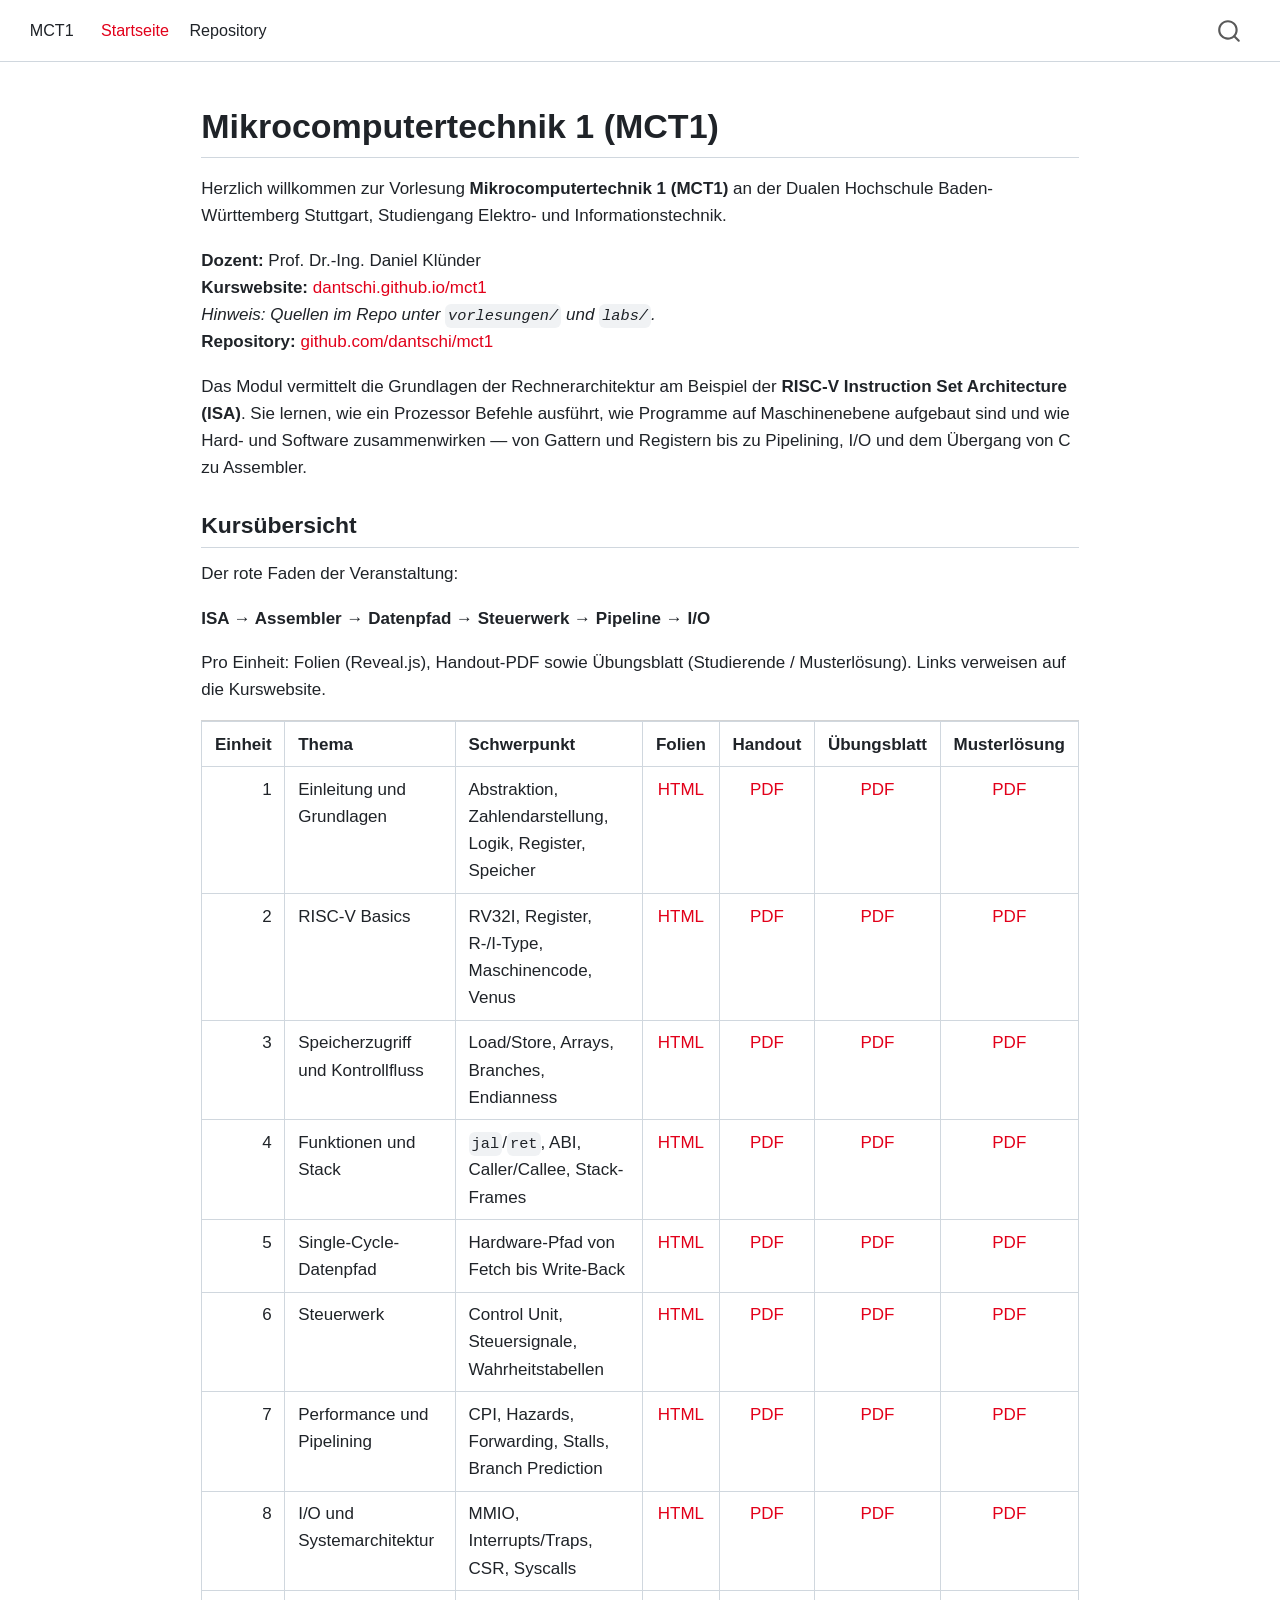
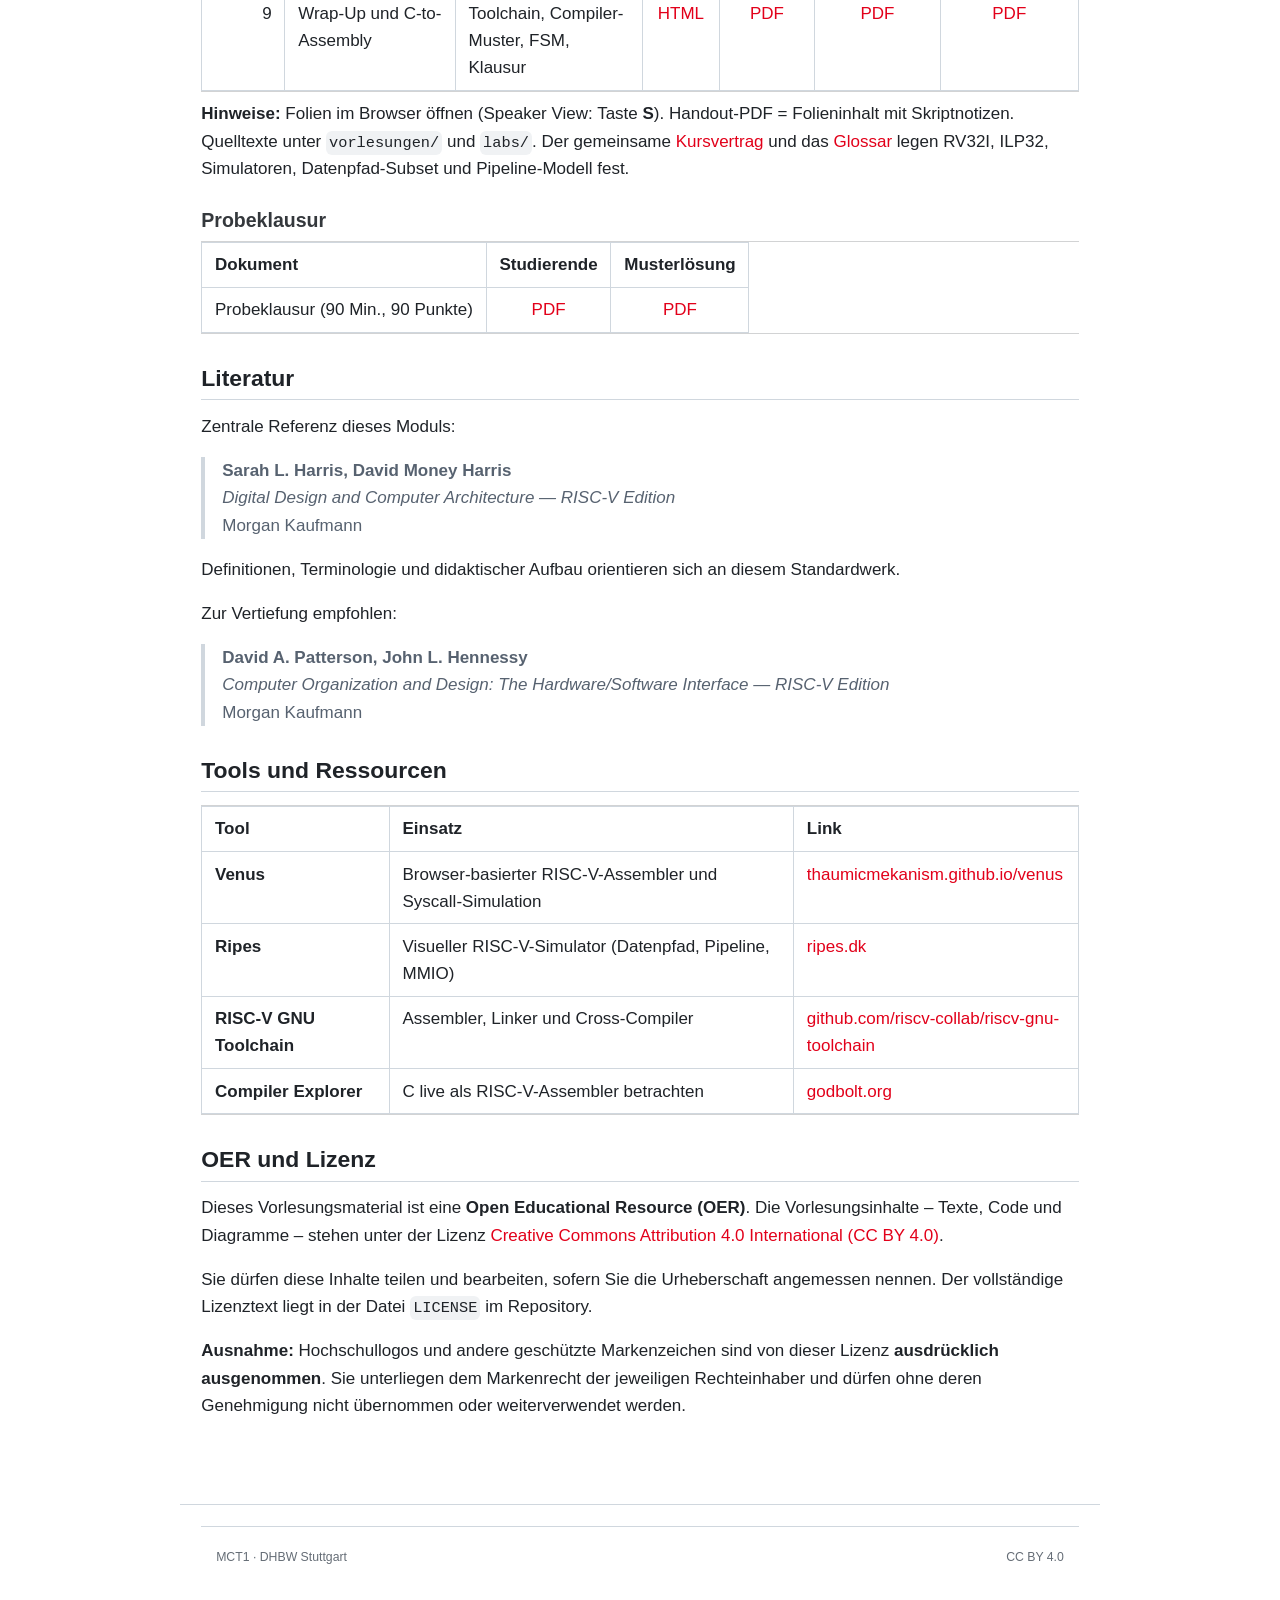
==== index.html @ bfe3db99 "Built site for gh-pages" ====
<!DOCTYPE html>
<html xmlns="http://www.w3.org/1999/xhtml" lang="en" xml:lang="en"><head>

<meta charset="utf-8">
<meta name="generator" content="quarto-1.10.19">

<meta name="viewport" content="width=device-width, initial-scale=1.0, user-scalable=yes">


<title>Mikrocomputertechnik 1</title>
<style>
/* Default styles provided by pandoc.
** See https://pandoc.org/MANUAL.html#variables-for-html for config info.
*/
span.smallcaps{font-variant: small-caps;}
div.columns{display: flex; gap: 1.5em;}
div.column{flex: auto;}
@media screen {
div.columns{gap: min(4vw, 1.5em);}
div.column{overflow-x: auto;}
}
div.hanging-indent{margin-left: 1.5em; text-indent: -1.5em;}
ul.task-list{list-style: none;}
ul.task-list li input[type="checkbox"] {
  width: 0.8em;
  margin: 0 0.8em 0.2em -1em; /* quarto-specific, see https://github.com/quarto-dev/quarto-cli/issues/4556 */ 
  vertical-align: middle;
}
</style>


<script src="site_libs/quarto-nav/quarto-nav.js"></script>
<script src="site_libs/quarto-nav/headroom.min.js"></script>
<script src="site_libs/clipboard/clipboard.min.js"></script>
<script src="site_libs/quarto-search/autocomplete.umd.js"></script>
<script src="site_libs/quarto-search/fuse.min.js"></script>
<script src="site_libs/quarto-search/quarto-search.js"></script>
<meta name="quarto:offset" content="./">
<link href="./assets/dhbw_logo.svg" rel="icon" type="image/svg+xml">
<script src="site_libs/quarto-html/quarto.js" type="module"></script>
<script src="site_libs/quarto-html/tabsets/tabsets.js" type="module"></script>
<script src="site_libs/quarto-html/popper.min.js"></script>
<script src="site_libs/quarto-html/tippy.umd.min.js"></script>
<script src="site_libs/quarto-html/anchor.min.js"></script>
<link href="site_libs/quarto-html/tippy.css" rel="stylesheet">
<link href="site_libs/quarto-html/quarto-syntax-highlighting-bf27225e3a48a9273f3daa8f8e829971.css" rel="stylesheet" id="quarto-text-highlighting-styles">
<script src="site_libs/bootstrap/bootstrap.min.js"></script>
<link href="site_libs/bootstrap/bootstrap-icons.css" rel="stylesheet">
<link href="site_libs/bootstrap/bootstrap-9f7d05dafd2a20d316707b97cb274d95.min.css" rel="stylesheet" append-hash="true" id="quarto-bootstrap" data-mode="light">
<script id="quarto-search-options" type="application/json">{
  "location": "navbar",
  "copy-button": false,
  "collapse-after": 3,
  "panel-placement": "end",
  "type": "overlay",
  "limit": 50,
  "keyboard-shortcut": [
    "f",
    "/",
    "s"
  ],
  "show-item-context": false,
  "language": {
    "search-no-results-text": "No results",
    "search-matching-documents-text": "matching documents",
    "search-copy-link-title": "Copy link to search",
    "search-hide-matches-text": "Hide additional matches",
    "search-more-match-text": "more match in this document",
    "search-more-matches-text": "more matches in this document",
    "search-clear-button-title": "Clear",
    "search-text-placeholder": "",
    "search-detached-cancel-button-title": "Cancel",
    "search-submit-button-title": "Submit",
    "search-label": "Search"
  }
}</script>
<link rel="preconnect" href="https://fonts.googleapis.com">
<link rel="preconnect" href="https://fonts.gstatic.com" crossorigin="">
<link href="https://fonts.googleapis.com/css2?family=Inter:wght@400;500;600&amp;display=swap" rel="stylesheet">


</head>

<body class="nav-fixed fullcontent quarto-light">

<div id="quarto-search-results"></div>
  <header id="quarto-header" class="headroom fixed-top">
    <nav class="navbar navbar-expand-lg " data-bs-theme="dark">
      <div class="navbar-container container-fluid">
      <div class="navbar-brand-container mx-auto">
    <a class="navbar-brand" href="./index.html">
    <span class="navbar-title">MCT1</span>
    </a>
  </div>
            <div id="quarto-search" class="" title="Search"></div>
          <button class="navbar-toggler" type="button" data-bs-toggle="collapse" data-bs-target="#navbarCollapse" aria-controls="navbarCollapse" role="menu" aria-expanded="false" aria-label="Toggle navigation" onclick="if (window.quartoToggleHeadroom) { window.quartoToggleHeadroom(); }">
  <span class="navbar-toggler-icon"></span>
</button>
          <div class="collapse navbar-collapse" id="navbarCollapse">
            <ul class="navbar-nav navbar-nav-scroll me-auto">
  <li class="nav-item">
    <a class="nav-link active" href="./index.html" aria-current="page"> 
<span class="menu-text">Startseite</span></a>
  </li>  
  <li class="nav-item">
    <a class="nav-link" href="https://github.com/dantschi/mct1"> 
<span class="menu-text">Repository</span></a>
  </li>  
</ul>
          </div> <!-- /navcollapse -->
            <div class="quarto-navbar-tools">
</div>
      </div> <!-- /container-fluid -->
    </nav>
</header>
<!-- content -->
<div id="quarto-content" class="quarto-container page-columns page-rows-contents page-layout-article page-navbar">
<!-- sidebar -->
<!-- margin-sidebar -->
    
<!-- main -->
<main class="content" id="quarto-document-content"><header id="title-block-header" class="quarto-title-block"></header>




<section id="mikrocomputertechnik-1-mct1" class="level1">
<h1>Mikrocomputertechnik 1 (MCT1)</h1>
<p>Herzlich willkommen zur Vorlesung <strong>Mikrocomputertechnik 1 (MCT1)</strong> an der Dualen Hochschule Baden-Württemberg Stuttgart, Studiengang Elektro- und Informationstechnik.</p>
<p><strong>Dozent:</strong> Prof.&nbsp;Dr.-Ing. Daniel Klünder<br>
<strong>Kurswebsite:</strong> <a href="https://dantschi.github.io/mct1/">dantschi.github.io/mct1</a><br>
<em>Hinweis: Quellen im Repo unter <a href="vorlesungen/"><code>vorlesungen/</code></a> und <a href="labs/"><code>labs/</code></a>.</em><br>
<strong>Repository:</strong> <a href="https://github.com/dantschi/mct1">github.com/dantschi/mct1</a></p>
<p>Das Modul vermittelt die Grundlagen der Rechnerarchitektur am Beispiel der <strong>RISC-V Instruction Set Architecture (ISA)</strong>. Sie lernen, wie ein Prozessor Befehle ausführt, wie Programme auf Maschinenebene aufgebaut sind und wie Hard- und Software zusammenwirken — von Gattern und Registern bis zu Pipelining, I/O und dem Übergang von C zu Assembler.</p>
<section id="kursübersicht" class="level2">
<h2 class="anchored" data-anchor-id="kursübersicht">Kursübersicht</h2>
<p>Der rote Faden der Veranstaltung:</p>
<p><strong>ISA → Assembler → Datenpfad → Steuerwerk → Pipeline → I/O</strong></p>
<p>Pro Einheit: Folien (Reveal.js), Handout-PDF sowie Übungsblatt (Studierende / Musterlösung). Links verweisen auf die Kurswebsite.</p>
<table class="caption-top table">
<thead>
<tr class="header">
<th style="text-align: right;">Einheit</th>
<th>Thema</th>
<th>Schwerpunkt</th>
<th style="text-align: center;">Folien</th>
<th style="text-align: center;">Handout</th>
<th style="text-align: center;">Übungsblatt</th>
<th style="text-align: center;">Musterlösung</th>
</tr>
</thead>
<tbody>
<tr class="odd">
<td style="text-align: right;">1</td>
<td>Einleitung und Grundlagen</td>
<td>Abstraktion, Zahlendarstellung, Logik, Register, Speicher</td>
<td style="text-align: center;"><a href="https://dantschi.github.io/mct1/vorlesungen/01_kickoff.html">HTML</a></td>
<td style="text-align: center;"><a href="https://dantschi.github.io/mct1/vorlesungen/01_kickoff-handout.pdf">PDF</a></td>
<td style="text-align: center;"><a href="https://dantschi.github.io/mct1/labs/lab_01_datenrepraesentation-logik.pdf">PDF</a></td>
<td style="text-align: center;"><a href="https://dantschi.github.io/mct1/labs/lab_01_datenrepraesentation-logik-musterloesung.pdf">PDF</a></td>
</tr>
<tr class="even">
<td style="text-align: right;">2</td>
<td>RISC-V Basics</td>
<td>RV32I, Register, R-/I-Type, Maschinencode, Venus</td>
<td style="text-align: center;"><a href="https://dantschi.github.io/mct1/vorlesungen/02_riscv-basics.html">HTML</a></td>
<td style="text-align: center;"><a href="https://dantschi.github.io/mct1/vorlesungen/02_riscv-basics-handout.pdf">PDF</a></td>
<td style="text-align: center;"><a href="https://dantschi.github.io/mct1/labs/lab_02_riscv-basics-venus.pdf">PDF</a></td>
<td style="text-align: center;"><a href="https://dantschi.github.io/mct1/labs/lab_02_riscv-basics-venus-musterloesung.pdf">PDF</a></td>
</tr>
<tr class="odd">
<td style="text-align: right;">3</td>
<td>Speicherzugriff und Kontrollfluss</td>
<td>Load/Store, Arrays, Branches, Endianness</td>
<td style="text-align: center;"><a href="https://dantschi.github.io/mct1/vorlesungen/03_speicher-kontrollfluss.html">HTML</a></td>
<td style="text-align: center;"><a href="https://dantschi.github.io/mct1/vorlesungen/03_speicher-kontrollfluss-handout.pdf">PDF</a></td>
<td style="text-align: center;"><a href="https://dantschi.github.io/mct1/labs/lab_03_speicherzugriff-kontrollfluss.pdf">PDF</a></td>
<td style="text-align: center;"><a href="https://dantschi.github.io/mct1/labs/lab_03_speicherzugriff-kontrollfluss-musterloesung.pdf">PDF</a></td>
</tr>
<tr class="even">
<td style="text-align: right;">4</td>
<td>Funktionen und Stack</td>
<td><code>jal</code>/<code>ret</code>, ABI, Caller/Callee, Stack-Frames</td>
<td style="text-align: center;"><a href="https://dantschi.github.io/mct1/vorlesungen/04_funktionen-stack.html">HTML</a></td>
<td style="text-align: center;"><a href="https://dantschi.github.io/mct1/vorlesungen/04_funktionen-stack-handout.pdf">PDF</a></td>
<td style="text-align: center;"><a href="https://dantschi.github.io/mct1/labs/lab_04_funktionen-stack.pdf">PDF</a></td>
<td style="text-align: center;"><a href="https://dantschi.github.io/mct1/labs/lab_04_funktionen-stack-musterloesung.pdf">PDF</a></td>
</tr>
<tr class="odd">
<td style="text-align: right;">5</td>
<td>Single-Cycle-Datenpfad</td>
<td>Hardware-Pfad von Fetch bis Write-Back</td>
<td style="text-align: center;"><a href="https://dantschi.github.io/mct1/vorlesungen/05_single-cycle-datenpfad.html">HTML</a></td>
<td style="text-align: center;"><a href="https://dantschi.github.io/mct1/vorlesungen/05_single-cycle-datenpfad-handout.pdf">PDF</a></td>
<td style="text-align: center;"><a href="https://dantschi.github.io/mct1/labs/lab_05_single-cycle-datenpfad.pdf">PDF</a></td>
<td style="text-align: center;"><a href="https://dantschi.github.io/mct1/labs/lab_05_single-cycle-datenpfad-musterloesung.pdf">PDF</a></td>
</tr>
<tr class="even">
<td style="text-align: right;">6</td>
<td>Steuerwerk</td>
<td>Control Unit, Steuersignale, Wahrheitstabellen</td>
<td style="text-align: center;"><a href="https://dantschi.github.io/mct1/vorlesungen/06_steuerwerk.html">HTML</a></td>
<td style="text-align: center;"><a href="https://dantschi.github.io/mct1/vorlesungen/06_steuerwerk-handout.pdf">PDF</a></td>
<td style="text-align: center;"><a href="https://dantschi.github.io/mct1/labs/lab_06_steuerwerk.pdf">PDF</a></td>
<td style="text-align: center;"><a href="https://dantschi.github.io/mct1/labs/lab_06_steuerwerk-musterloesung.pdf">PDF</a></td>
</tr>
<tr class="odd">
<td style="text-align: right;">7</td>
<td>Performance und Pipelining</td>
<td>CPI, Hazards, Forwarding, Stalls, Branch Prediction</td>
<td style="text-align: center;"><a href="https://dantschi.github.io/mct1/vorlesungen/07_performance-pipelining.html">HTML</a></td>
<td style="text-align: center;"><a href="https://dantschi.github.io/mct1/vorlesungen/07_performance-pipelining-handout.pdf">PDF</a></td>
<td style="text-align: center;"><a href="https://dantschi.github.io/mct1/labs/lab_07_performance-pipelining.pdf">PDF</a></td>
<td style="text-align: center;"><a href="https://dantschi.github.io/mct1/labs/lab_07_performance-pipelining-musterloesung.pdf">PDF</a></td>
</tr>
<tr class="even">
<td style="text-align: right;">8</td>
<td>I/O und Systemarchitektur</td>
<td>MMIO, Interrupts/Traps, CSR, Syscalls</td>
<td style="text-align: center;"><a href="https://dantschi.github.io/mct1/vorlesungen/08_io-systemarchitektur.html">HTML</a></td>
<td style="text-align: center;"><a href="https://dantschi.github.io/mct1/vorlesungen/08_io-systemarchitektur-handout.pdf">PDF</a></td>
<td style="text-align: center;"><a href="https://dantschi.github.io/mct1/labs/lab_08_io-systemarchitektur.pdf">PDF</a></td>
<td style="text-align: center;"><a href="https://dantschi.github.io/mct1/labs/lab_08_io-systemarchitektur-musterloesung.pdf">PDF</a></td>
</tr>
<tr class="odd">
<td style="text-align: right;">9</td>
<td>Wrap-Up und C-to-Assembly</td>
<td>Toolchain, Compiler-Muster, FSM, Klausur</td>
<td style="text-align: center;"><a href="https://dantschi.github.io/mct1/vorlesungen/09_wrap-up-c-to-assembly.html">HTML</a></td>
<td style="text-align: center;"><a href="https://dantschi.github.io/mct1/vorlesungen/09_wrap-up-c-to-assembly-handout.pdf">PDF</a></td>
<td style="text-align: center;"><a href="https://dantschi.github.io/mct1/labs/lab_09_wrap-up-state-machine.pdf">PDF</a></td>
<td style="text-align: center;"><a href="https://dantschi.github.io/mct1/labs/lab_09_wrap-up-state-machine-musterloesung.pdf">PDF</a></td>
</tr>
</tbody>
</table>
<p><strong>Hinweise:</strong> Folien im Browser öffnen (Speaker View: Taste <strong>S</strong>). Handout-PDF = Folieninhalt mit Skriptnotizen. Quelltexte unter <a href="vorlesungen/"><code>vorlesungen/</code></a> und <a href="labs/"><code>labs/</code></a>. Der gemeinsame <a href="referenz/kursvertrag.md">Kursvertrag</a> und das <a href="referenz/glossar.md">Glossar</a> legen RV32I, ILP32, Simulatoren, Datenpfad-Subset und Pipeline-Modell fest.</p>
<section id="probeklausur" class="level3">
<h3 class="anchored" data-anchor-id="probeklausur">Probeklausur</h3>
<table class="caption-top table">
<thead>
<tr class="header">
<th>Dokument</th>
<th style="text-align: center;">Studierende</th>
<th style="text-align: center;">Musterlösung</th>
</tr>
</thead>
<tbody>
<tr class="odd">
<td>Probeklausur (90 Min., 90 Punkte)</td>
<td style="text-align: center;"><a href="https://dantschi.github.io/mct1/labs/probeklausur.pdf">PDF</a></td>
<td style="text-align: center;"><a href="https://dantschi.github.io/mct1/labs/probeklausur-musterloesung.pdf">PDF</a></td>
</tr>
</tbody>
</table>
</section>
</section>
<section id="literatur" class="level2">
<h2 class="anchored" data-anchor-id="literatur">Literatur</h2>
<p>Zentrale Referenz dieses Moduls:</p>
<blockquote class="blockquote">
<p><strong>Sarah L. Harris, David Money Harris</strong><br>
<em>Digital Design and Computer Architecture — RISC-V Edition</em><br>
Morgan Kaufmann</p>
</blockquote>
<p>Definitionen, Terminologie und didaktischer Aufbau orientieren sich an diesem Standardwerk.</p>
<p>Zur Vertiefung empfohlen:</p>
<blockquote class="blockquote">
<p><strong>David A. Patterson, John L. Hennessy</strong><br>
<em>Computer Organization and Design: The Hardware/Software Interface — RISC-V Edition</em><br>
Morgan Kaufmann</p>
</blockquote>
</section>
<section id="tools-und-ressourcen" class="level2">
<h2 class="anchored" data-anchor-id="tools-und-ressourcen">Tools und Ressourcen</h2>
<table class="caption-top table">
<thead>
<tr class="header">
<th>Tool</th>
<th>Einsatz</th>
<th>Link</th>
</tr>
</thead>
<tbody>
<tr class="odd">
<td><strong>Venus</strong></td>
<td>Browser-basierter RISC-V-Assembler und Syscall-Simulation</td>
<td><a href="https://thaumicmekanism.github.io/venus/">thaumicmekanism.github.io/venus</a></td>
</tr>
<tr class="even">
<td><strong>Ripes</strong></td>
<td>Visueller RISC-V-Simulator (Datenpfad, Pipeline, MMIO)</td>
<td><a href="https://ripes.dk/">ripes.dk</a></td>
</tr>
<tr class="odd">
<td><strong>RISC-V GNU Toolchain</strong></td>
<td>Assembler, Linker und Cross-Compiler</td>
<td><a href="https://github.com/riscv-collab/riscv-gnu-toolchain">github.com/riscv-collab/riscv-gnu-toolchain</a></td>
</tr>
<tr class="even">
<td><strong>Compiler Explorer</strong></td>
<td>C live als RISC-V-Assembler betrachten</td>
<td><a href="https://godbolt.org/">godbolt.org</a></td>
</tr>
</tbody>
</table>
</section>
<section id="oer-und-lizenz" class="level2">
<h2 class="anchored" data-anchor-id="oer-und-lizenz">OER und Lizenz</h2>
<p>Dieses Vorlesungsmaterial ist eine <strong>Open Educational Resource (OER)</strong>. Die Vorlesungsinhalte – Texte, Code und Diagramme – stehen unter der Lizenz <strong><a href="https://creativecommons.org/licenses/by/4.0/">Creative Commons Attribution 4.0 International (CC BY 4.0)</a></strong>.</p>
<p>Sie dürfen diese Inhalte teilen und bearbeiten, sofern Sie die Urheberschaft angemessen nennen. Der vollständige Lizenztext liegt in der Datei <a href="LICENSE"><code>LICENSE</code></a> im Repository.</p>
<p><strong>Ausnahme:</strong> Hochschullogos und andere geschützte Markenzeichen sind von dieser Lizenz <strong>ausdrücklich ausgenommen</strong>. Sie unterliegen dem Markenrecht der jeweiligen Rechteinhaber und dürfen ohne deren Genehmigung nicht übernommen oder weiterverwendet werden.</p>


</section>
</section>

</main> <!-- /main -->
<script id="quarto-html-after-body" type="application/javascript">
  window.document.addEventListener("DOMContentLoaded", function (event) {
    const icon = "";
    const anchorJS = new window.AnchorJS();
    anchorJS.options = {
      placement: 'right',
      icon: icon
    };
    anchorJS.add('.anchored');
    const isCodeAnnotation = (el) => {
      for (const clz of el.classList) {
        if (clz.startsWith('code-annotation-')) {                     
          return true;
        }
      }
      return false;
    }
    const onCopySuccess = function(e) {
      // button target
      const button = e.trigger;
      // don't keep focus
      button.blur();
      // flash "checked"
      button.classList.add('code-copy-button-checked');
      var currentTitle = button.getAttribute("title");
      button.setAttribute("title", "Copied!");
      let tooltip;
      if (window.bootstrap) {
        button.setAttribute("data-bs-toggle", "tooltip");
        button.setAttribute("data-bs-placement", "left");
        button.setAttribute("data-bs-title", "Copied!");
        tooltip = new bootstrap.Tooltip(button, 
          { trigger: "manual", 
            customClass: "code-copy-button-tooltip",
            offset: [0, -8]});
        tooltip.show();    
      }
      setTimeout(function() {
        if (tooltip) {
          tooltip.hide();
          button.removeAttribute("data-bs-title");
          button.removeAttribute("data-bs-toggle");
          button.removeAttribute("data-bs-placement");
        }
        button.setAttribute("title", currentTitle);
        button.classList.remove('code-copy-button-checked');
      }, 1000);
      // clear code selection
      e.clearSelection();
    }
    const getTextToCopy = function(trigger) {
      const outerScaffold = trigger.parentElement.cloneNode(true);
      const codeEl = outerScaffold.querySelector('code');
      for (const childEl of codeEl.children) {
        if (isCodeAnnotation(childEl)) {
          childEl.remove();
        }
      }
      return codeEl.innerText;
    }
    const clipboard = new window.ClipboardJS('.code-copy-button:not([data-in-quarto-modal])', {
      text: getTextToCopy
    });
    clipboard.on('success', onCopySuccess);
    if (window.document.getElementById('quarto-embedded-source-code-modal')) {
      const clipboardModal = new window.ClipboardJS('.code-copy-button[data-in-quarto-modal]', {
        text: getTextToCopy,
        container: window.document.getElementById('quarto-embedded-source-code-modal')
      });
      clipboardModal.on('success', onCopySuccess);
    }
      var localhostRegex = new RegExp(/^(?:http|https):\/\/localhost\:?[0-9]*\//);
      var mailtoRegex = new RegExp(/^mailto:/);
        var filterRegex = new RegExp("https:\/\/dantschi\.github\.io\/mct1\/");
      var isInternal = (href) => {
          return filterRegex.test(href) || localhostRegex.test(href) || mailtoRegex.test(href);
      }
      // Inspect non-navigation links and adorn them if external
     var links = window.document.querySelectorAll('a[href]:not(.nav-link):not(.navbar-brand):not(.toc-action):not(.sidebar-link):not(.sidebar-item-toggle):not(.pagination-link):not(.no-external):not([aria-hidden]):not(.dropdown-item):not(.quarto-navigation-tool):not(.about-link)');
      for (var i=0; i<links.length; i++) {
        const link = links[i];
        if (!isInternal(link.href)) {
          // undo the damage that might have been done by quarto-nav.js in the case of
          // links that we want to consider external
          if (link.dataset.originalHref !== undefined) {
            link.href = link.dataset.originalHref;
          }
        }
      }
    function tippyHover(el, contentFn, onTriggerFn, onUntriggerFn) {
      const config = {
        allowHTML: true,
        maxWidth: 500,
        delay: 100,
        arrow: false,
        appendTo: function(el) {
            return el.parentElement;
        },
        interactive: true,
        interactiveBorder: 10,
        theme: 'quarto',
        placement: 'bottom-start',
      };
      if (contentFn) {
        config.content = contentFn;
      }
      if (onTriggerFn) {
        config.onTrigger = onTriggerFn;
      }
      if (onUntriggerFn) {
        config.onUntrigger = onUntriggerFn;
      }
      window.tippy(el, config); 
    }
    const noterefs = window.document.querySelectorAll('a[role="doc-noteref"]');
    for (var i=0; i<noterefs.length; i++) {
      const ref = noterefs[i];
      tippyHover(ref, function() {
        // use id or data attribute instead here
        let href = ref.getAttribute('data-footnote-href') || ref.getAttribute('href');
        try { href = new URL(href).hash; } catch {}
        const id = href.replace(/^#\/?/, "");
        const note = window.document.getElementById(id);
        if (note) {
          return note.innerHTML;
        } else {
          return "";
        }
      });
    }
    const xrefs = window.document.querySelectorAll('a.quarto-xref');
    const processXRef = (id, note) => {
      // Strip column container classes
      const stripColumnClz = (el) => {
        el.classList.remove("page-full", "page-columns");
        if (el.children) {
          for (const child of el.children) {
            stripColumnClz(child);
          }
        }
      }
      stripColumnClz(note)
      if (id === null || id.startsWith('sec-')) {
        // Special case sections, only their first couple elements
        const container = document.createElement("div");
        if (note.children && note.children.length > 2) {
          container.appendChild(note.children[0].cloneNode(true));
          for (let i = 1; i < note.children.length; i++) {
            const child = note.children[i];
            if (child.tagName === "P" && child.innerText === "") {
              continue;
            } else {
              container.appendChild(child.cloneNode(true));
              break;
            }
          }
          if (window.Quarto?.typesetMath) {
            window.Quarto.typesetMath(container);
          }
          return container.innerHTML
        } else {
          if (window.Quarto?.typesetMath) {
            window.Quarto.typesetMath(note);
          }
          return note.innerHTML;
        }
      } else {
        // Remove any anchor links if they are present
        const anchorLink = note.querySelector('a.anchorjs-link');
        if (anchorLink) {
          anchorLink.remove();
        }
        if (window.Quarto?.typesetMath) {
          window.Quarto.typesetMath(note);
        }
        if (note.classList.contains("callout")) {
          return note.outerHTML;
        } else {
          return note.innerHTML;
        }
      }
    }
    for (var i=0; i<xrefs.length; i++) {
      const xref = xrefs[i];
      tippyHover(xref, undefined, function(instance) {
        instance.disable();
        let url = xref.getAttribute('href');
        let hash = undefined; 
        if (url.startsWith('#')) {
          hash = url;
        } else {
          try { hash = new URL(url).hash; } catch {}
        }
        if (hash) {
          const id = hash.replace(/^#\/?/, "");
          const note = window.document.getElementById(id);
          if (note !== null) {
            try {
              const html = processXRef(id, note.cloneNode(true));
              instance.setContent(html);
            } finally {
              instance.enable();
              instance.show();
            }
          } else {
            // See if we can fetch this
            fetch(url.split('#')[0])
            .then(res => res.text())
            .then(html => {
              const parser = new DOMParser();
              const htmlDoc = parser.parseFromString(html, "text/html");
              const note = htmlDoc.getElementById(id);
              if (note !== null) {
                const html = processXRef(id, note);
                instance.setContent(html);
              } 
            }).finally(() => {
              instance.enable();
              instance.show();
            });
          }
        } else {
          // See if we can fetch a full url (with no hash to target)
          // This is a special case and we should probably do some content thinning / targeting
          fetch(url)
          .then(res => res.text())
          .then(html => {
            const parser = new DOMParser();
            const htmlDoc = parser.parseFromString(html, "text/html");
            const note = htmlDoc.querySelector('main.content');
            if (note !== null) {
              // This should only happen for chapter cross references
              // (since there is no id in the URL)
              // remove the first header
              if (note.children.length > 0 && note.children[0].tagName === "HEADER") {
                note.children[0].remove();
              }
              const html = processXRef(null, note);
              instance.setContent(html);
            } 
          }).finally(() => {
            instance.enable();
            instance.show();
          });
        }
      }, function(instance) {
      });
    }
        let selectedAnnoteEl;
        const selectorForAnnotation = ( cell, annotation) => {
          let cellAttr = 'data-code-cell="' + cell + '"';
          let lineAttr = 'data-code-annotation="' +  annotation + '"';
          const selector = 'span[' + cellAttr + '][' + lineAttr + ']';
          return selector;
        }
        const selectCodeLines = (annoteEl) => {
          const doc = window.document;
          const targetCell = annoteEl.getAttribute("data-target-cell");
          const targetAnnotation = annoteEl.getAttribute("data-target-annotation");
          const annoteSpan = window.document.querySelector(selectorForAnnotation(targetCell, targetAnnotation));
          const lines = annoteSpan.getAttribute("data-code-lines").split(",");
          const lineIds = lines.map((line) => {
            return targetCell + "-" + line;
          })
          let top = null;
          let height = null;
          let parent = null;
          if (lineIds.length > 0) {
              //compute the position of the single el (top and bottom and make a div)
              const el = window.document.getElementById(lineIds[0]);
              top = el.offsetTop;
              height = el.offsetHeight;
              parent = el.parentElement.parentElement;
            if (lineIds.length > 1) {
              const lastEl = window.document.getElementById(lineIds[lineIds.length - 1]);
              const bottom = lastEl.offsetTop + lastEl.offsetHeight;
              height = bottom - top;
            }
            if (top !== null && height !== null && parent !== null) {
              // cook up a div (if necessary) and position it 
              let div = window.document.getElementById("code-annotation-line-highlight");
              if (div === null) {
                div = window.document.createElement("div");
                div.setAttribute("id", "code-annotation-line-highlight");
                div.style.position = 'absolute';
                parent.appendChild(div);
              }
              div.style.top = top - 2 + "px";
              div.style.height = height + 4 + "px";
              div.style.left = 0;
              let gutterDiv = window.document.getElementById("code-annotation-line-highlight-gutter");
              if (gutterDiv === null) {
                gutterDiv = window.document.createElement("div");
                gutterDiv.setAttribute("id", "code-annotation-line-highlight-gutter");
                gutterDiv.style.position = 'absolute';
                const codeCell = window.document.getElementById(targetCell);
                const gutter = codeCell.querySelector('.code-annotation-gutter');
                gutter.appendChild(gutterDiv);
              }
              gutterDiv.style.top = top - 2 + "px";
              gutterDiv.style.height = height + 4 + "px";
            }
            selectedAnnoteEl = annoteEl;
          }
        };
        const unselectCodeLines = () => {
          const elementsIds = ["code-annotation-line-highlight", "code-annotation-line-highlight-gutter"];
          elementsIds.forEach((elId) => {
            const div = window.document.getElementById(elId);
            if (div) {
              div.remove();
            }
          });
          selectedAnnoteEl = undefined;
        };
          // Handle positioning of the toggle
      window.addEventListener(
        "resize",
        throttle(() => {
          elRect = undefined;
          if (selectedAnnoteEl) {
            selectCodeLines(selectedAnnoteEl);
          }
        }, 10)
      );
      function throttle(fn, ms) {
      let throttle = false;
      let timer;
        return (...args) => {
          if(!throttle) { // first call gets through
              fn.apply(this, args);
              throttle = true;
          } else { // all the others get throttled
              if(timer) clearTimeout(timer); // cancel #2
              timer = setTimeout(() => {
                fn.apply(this, args);
                timer = throttle = false;
              }, ms);
          }
        };
      }
        // Attach click handler to the DT
        const annoteDls = window.document.querySelectorAll('dt[data-target-cell]');
        for (const annoteDlNode of annoteDls) {
          annoteDlNode.addEventListener('click', (event) => {
            const clickedEl = event.target;
            if (clickedEl !== selectedAnnoteEl) {
              unselectCodeLines();
              const activeEl = window.document.querySelector('dt[data-target-cell].code-annotation-active');
              if (activeEl) {
                activeEl.classList.remove('code-annotation-active');
              }
              selectCodeLines(clickedEl);
              clickedEl.classList.add('code-annotation-active');
            } else {
              // Unselect the line
              unselectCodeLines();
              clickedEl.classList.remove('code-annotation-active');
            }
          });
        }
    const findCites = (el) => {
      const parentEl = el.parentElement;
      if (parentEl) {
        const cites = parentEl.dataset.cites;
        if (cites) {
          return {
            el,
            cites: cites.split(' ')
          };
        } else {
          return findCites(el.parentElement)
        }
      } else {
        return undefined;
      }
    };
    var bibliorefs = window.document.querySelectorAll('a[role="doc-biblioref"]');
    for (var i=0; i<bibliorefs.length; i++) {
      const ref = bibliorefs[i];
      const citeInfo = findCites(ref);
      if (citeInfo) {
        tippyHover(citeInfo.el, function() {
          var popup = window.document.createElement('div');
          citeInfo.cites.forEach(function(cite) {
            var citeDiv = window.document.createElement('div');
            citeDiv.classList.add('hanging-indent');
            citeDiv.classList.add('csl-entry');
            var biblioDiv = window.document.getElementById('ref-' + cite);
            if (biblioDiv) {
              citeDiv.innerHTML = biblioDiv.innerHTML;
            }
            popup.appendChild(citeDiv);
          });
          return popup.innerHTML;
        });
      }
    }
  });
  </script>
</div> <!-- /content -->
<footer class="footer">
  <div class="nav-footer">
    <div class="nav-footer-left">
<p>MCT1 · DHBW Stuttgart</p>
</div>   
    <div class="nav-footer-center">
      &nbsp;
    </div>
    <div class="nav-footer-right">
<p>CC BY 4.0</p>
</div>
  </div>
</footer>




</body></html>
---- site_libs/quarto-html/tippy.css ----
.tippy-box[data-animation=fade][data-state=hidden]{opacity:0}[data-tippy-root]{max-width:calc(100vw - 10px)}.tippy-box{position:relative;background-color:#333;color:#fff;border-radius:4px;font-size:14px;line-height:1.4;white-space:normal;outline:0;transition-property:transform,visibility,opacity}.tippy-box[data-placement^=top]>.tippy-arrow{bottom:0}.tippy-box[data-placement^=top]>.tippy-arrow:before{bottom:-7px;left:0;border-width:8px 8px 0;border-top-color:initial;transform-origin:center top}.tippy-box[data-placement^=bottom]>.tippy-arrow{top:0}.tippy-box[data-placement^=bottom]>.tippy-arrow:before{top:-7px;left:0;border-width:0 8px 8px;border-bottom-color:initial;transform-origin:center bottom}.tippy-box[data-placement^=left]>.tippy-arrow{right:0}.tippy-box[data-placement^=left]>.tippy-arrow:before{border-width:8px 0 8px 8px;border-left-color:initial;right:-7px;transform-origin:center left}.tippy-box[data-placement^=right]>.tippy-arrow{left:0}.tippy-box[data-placement^=right]>.tippy-arrow:before{left:-7px;border-width:8px 8px 8px 0;border-right-color:initial;transform-origin:center right}.tippy-box[data-inertia][data-state=visible]{transition-timing-function:cubic-bezier(.54,1.5,.38,1.11)}.tippy-arrow{width:16px;height:16px;color:#333}.tippy-arrow:before{content:"";position:absolute;border-color:transparent;border-style:solid}.tippy-content{position:relative;padding:5px 9px;z-index:1}
---- site_libs/quarto-html/quarto-syntax-highlighting-bf27225e3a48a9273f3daa8f8e829971.css ----
/* quarto syntax highlight colors */
:root {
  --quarto-hl-ot-color: #003B4F;
  --quarto-hl-at-color: #657422;
  --quarto-hl-ss-color: #20794D;
  --quarto-hl-an-color: #5E5E5E;
  --quarto-hl-fu-color: #4758AB;
  --quarto-hl-st-color: #20794D;
  --quarto-hl-cf-color: #003B4F;
  --quarto-hl-op-color: #5E5E5E;
  --quarto-hl-er-color: #AD0000;
  --quarto-hl-bn-color: #AD0000;
  --quarto-hl-al-color: #AD0000;
  --quarto-hl-va-color: #111111;
  --quarto-hl-bu-color: inherit;
  --quarto-hl-ex-color: inherit;
  --quarto-hl-pp-color: #AD0000;
  --quarto-hl-in-color: #5E5E5E;
  --quarto-hl-vs-color: #20794D;
  --quarto-hl-wa-color: #5E5E5E;
  --quarto-hl-do-color: #5E5E5E;
  --quarto-hl-im-color: #00769E;
  --quarto-hl-ch-color: #20794D;
  --quarto-hl-dt-color: #AD0000;
  --quarto-hl-fl-color: #AD0000;
  --quarto-hl-co-color: #5E5E5E;
  --quarto-hl-cv-color: #5E5E5E;
  --quarto-hl-cn-color: #8f5902;
  --quarto-hl-sc-color: #5E5E5E;
  --quarto-hl-dv-color: #AD0000;
  --quarto-hl-kw-color: #003B4F;
}

/* other quarto variables */
:root {
  --quarto-font-monospace: SFMono-Regular, Menlo, Monaco, Consolas, "Liberation Mono", "Courier New", monospace;
}

/* syntax highlight based on Pandoc's rules */
pre > code.sourceCode > span {
  color: #003B4F;
}

code.sourceCode > span {
  color: #003B4F;
}

div.sourceCode,
div.sourceCode pre.sourceCode {
  color: #003B4F;
}

/* Normal */
code span {
  color: #003B4F;
}

/* Alert */
code span.al {
  color: #AD0000;
  font-style: inherit;
}

/* Annotation */
code span.an {
  color: #5E5E5E;
  font-style: inherit;
}

/* Attribute */
code span.at {
  color: #657422;
  font-style: inherit;
}

/* BaseN */
code span.bn {
  color: #AD0000;
  font-style: inherit;
}

/* BuiltIn */
code span.bu {
  font-style: inherit;
}

/* ControlFlow */
code span.cf {
  color: #003B4F;
  font-weight: bold;
  font-style: inherit;
}

/* Char */
code span.ch {
  color: #20794D;
  font-style: inherit;
}

/* Constant */
code span.cn {
  color: #8f5902;
  font-style: inherit;
}

/* Comment */
code span.co {
  color: #5E5E5E;
  font-style: inherit;
}

/* CommentVar */
code span.cv {
  color: #5E5E5E;
  font-style: italic;
}

/* Documentation */
code span.do {
  color: #5E5E5E;
  font-style: italic;
}

/* DataType */
code span.dt {
  color: #AD0000;
  font-style: inherit;
}

/* DecVal */
code span.dv {
  color: #AD0000;
  font-style: inherit;
}

/* Error */
code span.er {
  color: #AD0000;
  font-style: inherit;
}

/* Extension */
code span.ex {
  font-style: inherit;
}

/* Float */
code span.fl {
  color: #AD0000;
  font-style: inherit;
}

/* Function */
code span.fu {
  color: #4758AB;
  font-style: inherit;
}

/* Import */
code span.im {
  color: #00769E;
  font-style: inherit;
}

/* Information */
code span.in {
  color: #5E5E5E;
  font-style: inherit;
}

/* Keyword */
code span.kw {
  color: #003B4F;
  font-weight: bold;
  font-style: inherit;
}

/* Operator */
code span.op {
  color: #5E5E5E;
  font-style: inherit;
}

/* Other */
code span.ot {
  color: #003B4F;
  font-style: inherit;
}

/* Preprocessor */
code span.pp {
  color: #AD0000;
  font-style: inherit;
}

/* SpecialChar */
code span.sc {
  color: #5E5E5E;
  font-style: inherit;
}

/* SpecialString */
code span.ss {
  color: #20794D;
  font-style: inherit;
}

/* String */
code span.st {
  color: #20794D;
  font-style: inherit;
}

/* Variable */
code span.va {
  color: #111111;
  font-style: inherit;
}

/* VerbatimString */
code span.vs {
  color: #20794D;
  font-style: inherit;
}

/* Warning */
code span.wa {
  color: #5E5E5E;
  font-style: italic;
}

.prevent-inlining {
  content: "</";
}

/*# sourceMappingURL=8be38f48d34c45af72792cbd699585e7.css.map */
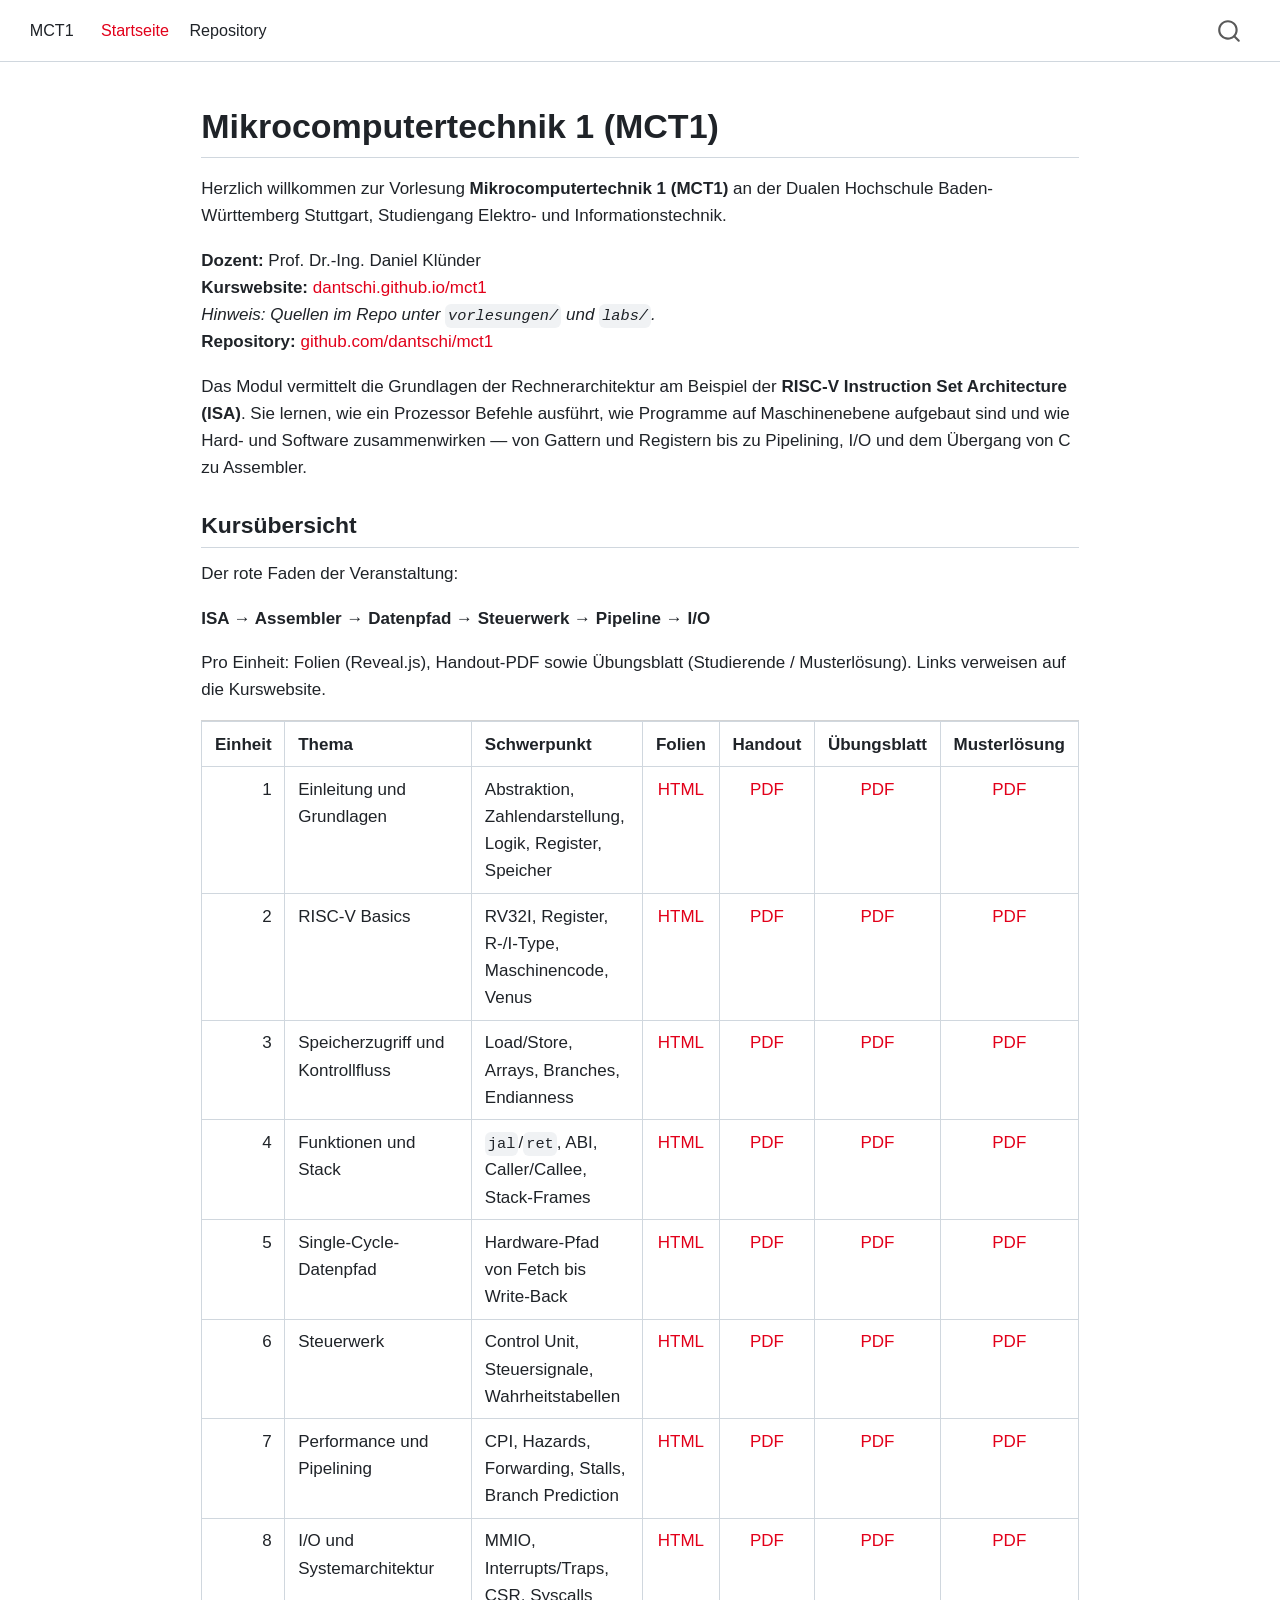
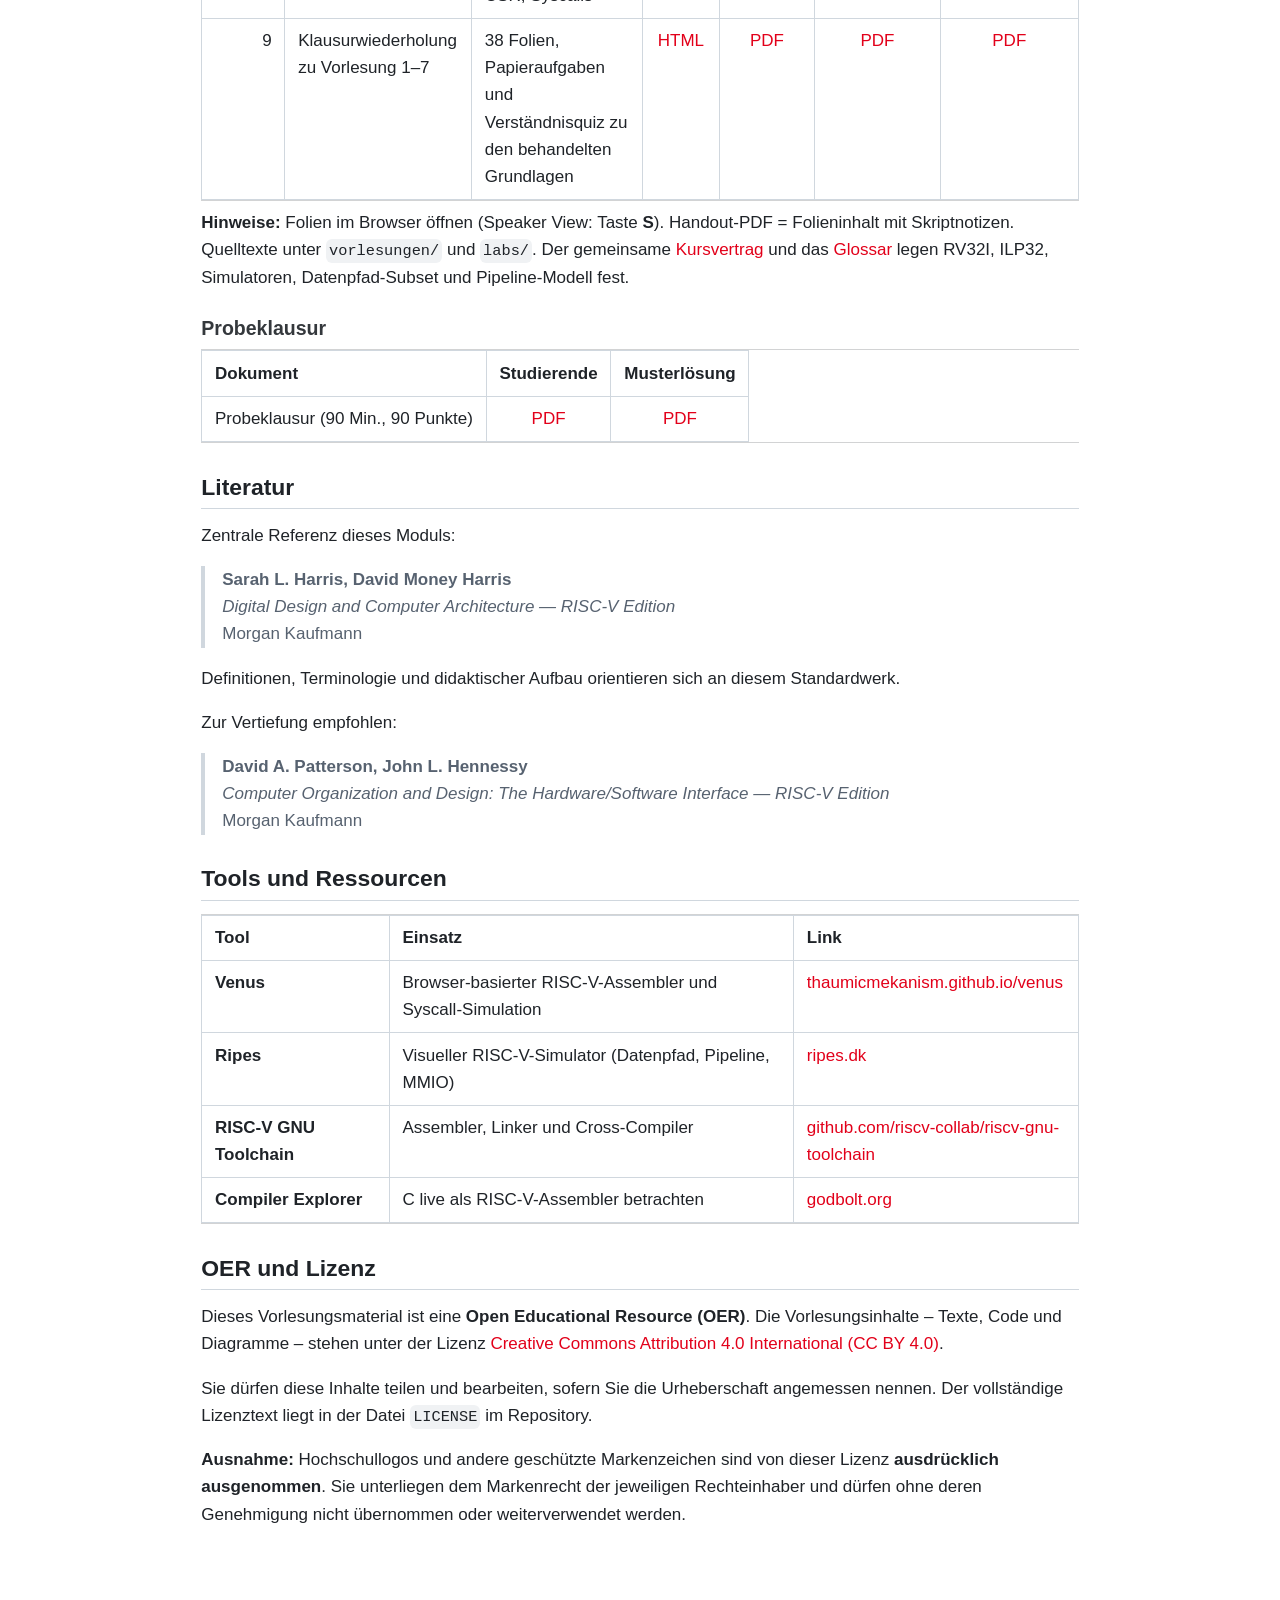
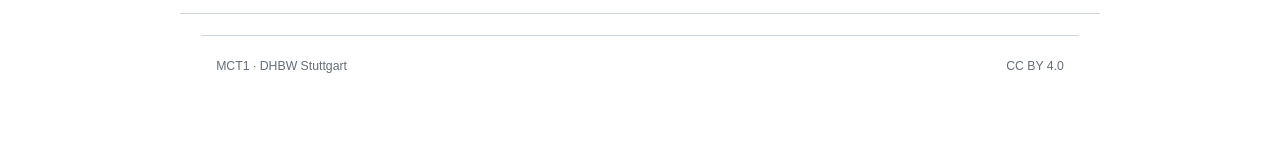
==== commit df1f726e: "Built site for gh-pages" ====
--- a/index.html
+++ b/index.html
@@ -2,7 +2,7 @@
 <html xmlns="http://www.w3.org/1999/xhtml" lang="en" xml:lang="en"><head>
 
 <meta charset="utf-8">
-<meta name="generator" content="quarto-1.10.19">
+<meta name="generator" content="quarto-1.11.9">
 
 <meta name="viewport" content="width=device-width, initial-scale=1.0, user-scalable=yes">
 
@@ -39,14 +39,15 @@
 <link href="./assets/dhbw_logo.svg" rel="icon" type="image/svg+xml">
 <script src="site_libs/quarto-html/quarto.js" type="module"></script>
 <script src="site_libs/quarto-html/tabsets/tabsets.js" type="module"></script>
+<script src="site_libs/quarto-html/scrollable-regions/scrollable-regions.js" type="module"></script>
 <script src="site_libs/quarto-html/popper.min.js"></script>
 <script src="site_libs/quarto-html/tippy.umd.min.js"></script>
 <script src="site_libs/quarto-html/anchor.min.js"></script>
 <link href="site_libs/quarto-html/tippy.css" rel="stylesheet">
-<link href="site_libs/quarto-html/quarto-syntax-highlighting-bf27225e3a48a9273f3daa8f8e829971.css" rel="stylesheet" id="quarto-text-highlighting-styles">
+<link href="site_libs/quarto-html/quarto-syntax-highlighting-63b5708e65d6cd79cd7618c58d0c21e7.css" rel="stylesheet" id="quarto-text-highlighting-styles">
 <script src="site_libs/bootstrap/bootstrap.min.js"></script>
 <link href="site_libs/bootstrap/bootstrap-icons.css" rel="stylesheet">
-<link href="site_libs/bootstrap/bootstrap-9f7d05dafd2a20d316707b97cb274d95.min.css" rel="stylesheet" append-hash="true" id="quarto-bootstrap" data-mode="light">
+<link href="site_libs/bootstrap/bootstrap-87baed1f88300423bf66c27174455ffb.min.css" rel="stylesheet" append-hash="true" id="quarto-bootstrap" data-mode="light">
 <script id="quarto-search-options" type="application/json">{
   "location": "navbar",
   "copy-button": false,
@@ -81,19 +82,18 @@
 
 </head>
 
-<body class="nav-fixed fullcontent quarto-light">
+<body class="nav-fixed fullcontent quarto-light"><a id="quarto-skip-link" class="visually-hidden-focusable" href="#quarto-document-content">Skip to main content</a>
 
 <div id="quarto-search-results"></div>
   <header id="quarto-header" class="headroom fixed-top">
-    <nav class="navbar navbar-expand-lg " data-bs-theme="dark">
+    <nav class="navbar navbar-expand-lg " data-bs-theme="dark" aria-label="Site">
       <div class="navbar-container container-fluid">
       <div class="navbar-brand-container mx-auto">
     <a class="navbar-brand" href="./index.html">
     <span class="navbar-title">MCT1</span>
     </a>
   </div>
-            <div id="quarto-search" class="" title="Search"></div>
-          <button class="navbar-toggler" type="button" data-bs-toggle="collapse" data-bs-target="#navbarCollapse" aria-controls="navbarCollapse" role="menu" aria-expanded="false" aria-label="Toggle navigation" onclick="if (window.quartoToggleHeadroom) { window.quartoToggleHeadroom(); }">
+          <button class="navbar-toggler" type="button" data-bs-toggle="collapse" data-bs-target="#navbarCollapse" aria-controls="navbarCollapse" aria-expanded="false" aria-label="Toggle navigation" onclick="if (window.quartoToggleHeadroom) { window.quartoToggleHeadroom(); }">
   <span class="navbar-toggler-icon"></span>
 </button>
           <div class="collapse navbar-collapse" id="navbarCollapse">
@@ -110,6 +110,7 @@
           </div> <!-- /navcollapse -->
             <div class="quarto-navbar-tools">
 </div>
+            <div id="quarto-search" class="" title="Search"></div>
       </div> <!-- /container-fluid -->
     </nav>
 </header>
@@ -119,7 +120,7 @@
 <!-- margin-sidebar -->
     
 <!-- main -->
-<main class="content" id="quarto-document-content"><header id="title-block-header" class="quarto-title-block"></header>
+<main class="content" id="quarto-document-content" tabindex="-1"><header id="title-block-header" class="quarto-title-block"></header>
 
 
 
@@ -224,8 +225,8 @@
 </tr>
 <tr class="odd">
 <td style="text-align: right;">9</td>
-<td>Wrap-Up und C-to-Assembly</td>
-<td>Toolchain, Compiler-Muster, FSM, Klausur</td>
+<td>Klausurwiederholung zu Vorlesung 1–7</td>
+<td>38 Folien, Papieraufgaben und Verständnisquiz zu den behandelten Grundlagen</td>
 <td style="text-align: center;"><a href="https://dantschi.github.io/mct1/vorlesungen/09_wrap-up-c-to-assembly.html">HTML</a></td>
 <td style="text-align: center;"><a href="https://dantschi.github.io/mct1/vorlesungen/09_wrap-up-c-to-assembly-handout.pdf">PDF</a></td>
 <td style="text-align: center;"><a href="https://dantschi.github.io/mct1/labs/lab_09_wrap-up-state-machine.pdf">PDF</a></td>
@@ -393,7 +394,8 @@
           return filterRegex.test(href) || localhostRegex.test(href) || mailtoRegex.test(href);
       }
       // Inspect non-navigation links and adorn them if external
-     var links = window.document.querySelectorAll('a[href]:not(.nav-link):not(.navbar-brand):not(.toc-action):not(.sidebar-link):not(.sidebar-item-toggle):not(.pagination-link):not(.no-external):not([aria-hidden]):not(.dropdown-item):not(.quarto-navigation-tool):not(.about-link)');
+      window.quartoDecorateExternalLinks = function (root) {
+     var links = (root || window.document).querySelectorAll('a[href]:not(.nav-link):not(.navbar-brand):not(.toc-action):not(.sidebar-link):not(.sidebar-item-toggle):not(.pagination-link):not(.no-external):not([aria-hidden]):not(.dropdown-item):not(.quarto-navigation-tool):not(.about-link)');
       for (var i=0; i<links.length; i++) {
         const link = links[i];
         if (!isInternal(link.href)) {
@@ -402,8 +404,69 @@
           if (link.dataset.originalHref !== undefined) {
             link.href = link.dataset.originalHref;
           }
-        }
-      }
+          if (!link.classList.contains('no-external-icon')) {
+          }
+        }
+      }
+      };
+      window.quartoDecorateExternalLinks(window.document);
+    // Esc closes the popup (WCAG 1.4.13) and focus leaving both trigger and
+    // popup closes it (WCAG 2.4.11); tippy handles neither for interactive popups.
+    const hideOnEscAndFocusOut = {
+      name: 'hideOnEscAndFocusOut',
+      defaultValue: true,
+      fn(instance) {
+        const dismiss = () => {
+          // A show scheduled by the trigger delay would otherwise reopen it
+          instance.clearDelayTimeouts();
+          instance.hide();
+        };
+        const onKeyDown = (event) => {
+          if (event.key !== 'Escape') {
+            return;
+          }
+          // Keep Esc from also reaching page handlers (e.g. reveal.js overview),
+          // except an open reveal.js slide menu, which Esc should close too.
+          // The menu handles keys only when its keyboard option is on.
+          const menuHandlesEsc = window.Reveal?.getPlugin?.('menu')?.isOpen() &&
+            window.Reveal.getConfig().menu?.keyboard !== false;
+          if (!menuHandlesEsc) {
+            event.stopPropagation();
+          }
+          if (instance.popper.contains(window.document.activeElement)) {
+            // Disabled while refocusing so the focus trigger does not reopen it
+            instance.disable();
+            instance.reference.focus();
+            instance.enable();
+          }
+          dismiss();
+        };
+        const onFocusOut = (event) => {
+          const target = event.relatedTarget;
+          if (target && !instance.reference.contains(target) &&
+              !instance.popper.contains(target)) {
+            dismiss();
+          }
+        };
+        // On the trigger too: a click trigger (code-annotations: select) has no
+        // blur handling. Attached for the instance's lifetime so leaving the
+        // trigger also cancels a show still pending on the trigger delay.
+        instance.reference.addEventListener('focusout', onFocusOut);
+        return {
+          onShow() {
+            window.document.addEventListener('keydown', onKeyDown, true);
+            instance.popper.addEventListener('focusout', onFocusOut);
+          },
+          onHide() {
+            window.document.removeEventListener('keydown', onKeyDown, true);
+            instance.popper.removeEventListener('focusout', onFocusOut);
+          },
+          onDestroy() {
+            instance.reference.removeEventListener('focusout', onFocusOut);
+          },
+        };
+      },
+    };
     function tippyHover(el, contentFn, onTriggerFn, onUntriggerFn) {
       const config = {
         allowHTML: true,
@@ -417,6 +480,7 @@
         interactiveBorder: 10,
         theme: 'quarto',
         placement: 'bottom-start',
+        plugins: [hideOnEscAndFocusOut],
       };
       if (contentFn) {
         config.content = contentFn;
@@ -579,44 +643,54 @@
           const lineIds = lines.map((line) => {
             return targetCell + "-" + line;
           })
-          let top = null;
-          let height = null;
-          let parent = null;
+          // Each band is positioned against its own containing block, which is
+          // not the offsetParent of the lines, so place it from client rects.
+          const placeBand = (band, firstEl, lastEl, codeBlock) => {
+            const container = band.offsetParent;
+            if (container === null) {
+              return;
+            }
+            const containerRect = container.getBoundingClientRect();
+            // Reveal.js scales slides with a transform, so convert client
+            // pixels back to the CSS pixels of the container.
+            const scale = containerRect.height / container.offsetHeight || 1;
+            const firstRect = firstEl.getBoundingClientRect();
+            const lastRect = lastEl.getBoundingClientRect();
+            const top = (firstRect.top - containerRect.top) / scale - container.clientTop + container.scrollTop;
+            const height = (lastRect.bottom - firstRect.top) / scale;
+            band.style.top = top - 2 + "px";
+            band.style.height = height + 4 + "px";
+            if (codeBlock) {
+              // Without the copy button wrapper, the containing block is wider
+              // than the code block, so span the code block explicitly.
+              const blockRect = codeBlock.getBoundingClientRect();
+              band.style.left = (blockRect.left - containerRect.left) / scale - container.clientLeft + container.scrollLeft + "px";
+              band.style.width = blockRect.width / scale + "px";
+            }
+          };
           if (lineIds.length > 0) {
-              //compute the position of the single el (top and bottom and make a div)
-              const el = window.document.getElementById(lineIds[0]);
-              top = el.offsetTop;
-              height = el.offsetHeight;
-              parent = el.parentElement.parentElement;
-            if (lineIds.length > 1) {
-              const lastEl = window.document.getElementById(lineIds[lineIds.length - 1]);
-              const bottom = lastEl.offsetTop + lastEl.offsetHeight;
-              height = bottom - top;
+            const el = window.document.getElementById(lineIds[0]);
+            const lastEl = window.document.getElementById(lineIds[lineIds.length - 1]);
+            const parent = el.parentElement.parentElement;
+            // cook up a div (if necessary) and position it
+            let div = window.document.getElementById("code-annotation-line-highlight");
+            if (div === null) {
+              div = window.document.createElement("div");
+              div.setAttribute("id", "code-annotation-line-highlight");
+              div.style.position = 'absolute';
+              parent.appendChild(div);
             }
-            if (top !== null && height !== null && parent !== null) {
-              // cook up a div (if necessary) and position it 
-              let div = window.document.getElementById("code-annotation-line-highlight");
-              if (div === null) {
-                div = window.document.createElement("div");
-                div.setAttribute("id", "code-annotation-line-highlight");
-                div.style.position = 'absolute';
-                parent.appendChild(div);
-              }
-              div.style.top = top - 2 + "px";
-              div.style.height = height + 4 + "px";
-              div.style.left = 0;
-              let gutterDiv = window.document.getElementById("code-annotation-line-highlight-gutter");
-              if (gutterDiv === null) {
-                gutterDiv = window.document.createElement("div");
-                gutterDiv.setAttribute("id", "code-annotation-line-highlight-gutter");
-                gutterDiv.style.position = 'absolute';
-                const codeCell = window.document.getElementById(targetCell);
-                const gutter = codeCell.querySelector('.code-annotation-gutter');
-                gutter.appendChild(gutterDiv);
-              }
-              gutterDiv.style.top = top - 2 + "px";
-              gutterDiv.style.height = height + 4 + "px";
+            placeBand(div, el, lastEl, parent.closest("div.sourceCode") || parent);
+            let gutterDiv = window.document.getElementById("code-annotation-line-highlight-gutter");
+            if (gutterDiv === null) {
+              gutterDiv = window.document.createElement("div");
+              gutterDiv.setAttribute("id", "code-annotation-line-highlight-gutter");
+              gutterDiv.style.position = 'absolute';
+              const codeCell = window.document.getElementById(targetCell);
+              const gutter = codeCell.querySelector('.code-annotation-gutter');
+              gutter.appendChild(gutterDiv);
             }
+            placeBand(gutterDiv, el, lastEl);
             selectedAnnoteEl = annoteEl;
           }
         };
@@ -715,6 +789,9 @@
     }
   });
   </script>
+  <script type="application/javascript">
+  window.quartoScrollableRegionsLabels = {"code":"Scrollable code","output":"Scrollable output"};
+  </script>
 </div> <!-- /content -->
 <footer class="footer">
   <div class="nav-footer">
--- a/site_libs/quarto-html/quarto-syntax-highlighting-63b5708e65d6cd79cd7618c58d0c21e7.css
+++ b/site_libs/quarto-html/quarto-syntax-highlighting-63b5708e65d6cd79cd7618c58d0c21e7.css
@@ -0,0 +1,236 @@
+/* quarto syntax highlight colors */
+:root {
+  --quarto-hl-ot-color: #003B4F;
+  --quarto-hl-at-color: #657422;
+  --quarto-hl-ss-color: #20794D;
+  --quarto-hl-an-color: #5E5E5E;
+  --quarto-hl-fu-color: #4758AB;
+  --quarto-hl-st-color: #20794D;
+  --quarto-hl-cf-color: #003B4F;
+  --quarto-hl-op-color: #5E5E5E;
+  --quarto-hl-er-color: #AD0000;
+  --quarto-hl-bn-color: #AD0000;
+  --quarto-hl-al-color: #AD0000;
+  --quarto-hl-va-color: #111111;
+  --quarto-hl-bu-color: inherit;
+  --quarto-hl-ex-color: inherit;
+  --quarto-hl-pp-color: #AD0000;
+  --quarto-hl-in-color: #5E5E5E;
+  --quarto-hl-vs-color: #20794D;
+  --quarto-hl-wa-color: #5E5E5E;
+  --quarto-hl-do-color: #5E5E5E;
+  --quarto-hl-im-color: #00769E;
+  --quarto-hl-ch-color: #20794D;
+  --quarto-hl-dt-color: #AD0000;
+  --quarto-hl-fl-color: #AD0000;
+  --quarto-hl-co-color: #5E5E5E;
+  --quarto-hl-cv-color: #5E5E5E;
+  --quarto-hl-cn-color: #8f5902;
+  --quarto-hl-sc-color: #5E5E5E;
+  --quarto-hl-dv-color: #AD0000;
+  --quarto-hl-kw-color: #003B4F;
+}
+
+/* other quarto variables */
+:root {
+  --quarto-font-monospace: SFMono-Regular, Menlo, Monaco, Consolas, "Liberation Mono", "Courier New", monospace;
+}
+
+/* syntax highlight based on Pandoc's rules */
+pre > code.sourceCode > span {
+  color: #003B4F;
+}
+
+code.sourceCode > span {
+  color: #003B4F;
+}
+
+div.sourceCode,
+div.sourceCode pre.sourceCode {
+  color: #003B4F;
+}
+
+/* Normal */
+code span {
+  color: #003B4F;
+}
+
+/* Alert */
+code span.al {
+  color: #AD0000;
+  font-style: inherit;
+}
+
+/* Annotation */
+code span.an {
+  color: #5E5E5E;
+  font-style: inherit;
+}
+
+/* Attribute */
+code span.at {
+  color: #657422;
+  font-style: inherit;
+}
+
+/* BaseN */
+code span.bn {
+  color: #AD0000;
+  font-style: inherit;
+}
+
+/* BuiltIn */
+code span.bu {
+  font-style: inherit;
+}
+
+/* ControlFlow */
+code span.cf {
+  color: #003B4F;
+  font-weight: bold;
+  font-style: inherit;
+}
+
+/* Char */
+code span.ch {
+  color: #20794D;
+  font-style: inherit;
+}
+
+/* Constant */
+code span.cn {
+  color: #8f5902;
+  font-style: inherit;
+}
+
+/* Comment */
+code span.co {
+  color: #5E5E5E;
+  font-style: inherit;
+}
+
+/* CommentVar */
+code span.cv {
+  color: #5E5E5E;
+  font-style: italic;
+}
+
+/* Documentation */
+code span.do {
+  color: #5E5E5E;
+  font-style: italic;
+}
+
+/* DataType */
+code span.dt {
+  color: #AD0000;
+  font-style: inherit;
+}
+
+/* DecVal */
+code span.dv {
+  color: #AD0000;
+  font-style: inherit;
+}
+
+/* Error */
+code span.er {
+  color: #AD0000;
+  font-style: inherit;
+}
+
+/* Extension */
+code span.ex {
+  font-style: inherit;
+}
+
+/* Float */
+code span.fl {
+  color: #AD0000;
+  font-style: inherit;
+}
+
+/* Function */
+code span.fu {
+  color: #4758AB;
+  font-style: inherit;
+}
+
+/* Import */
+code span.im {
+  color: #00769E;
+  font-style: inherit;
+}
+
+/* Information */
+code span.in {
+  color: #5E5E5E;
+  font-style: inherit;
+}
+
+/* Keyword */
+code span.kw {
+  color: #003B4F;
+  font-weight: bold;
+  font-style: inherit;
+}
+
+/* Operator */
+code span.op {
+  color: #5E5E5E;
+  font-style: inherit;
+}
+
+/* Other */
+code span.ot {
+  color: #003B4F;
+  font-style: inherit;
+}
+
+/* Preprocessor */
+code span.pp {
+  color: #AD0000;
+  font-style: inherit;
+}
+
+/* SpecialChar */
+code span.sc {
+  color: #5E5E5E;
+  font-style: inherit;
+}
+
+/* SpecialString */
+code span.ss {
+  color: #20794D;
+  font-style: inherit;
+}
+
+/* String */
+code span.st {
+  color: #20794D;
+  font-style: inherit;
+}
+
+/* Variable */
+code span.va {
+  color: #111111;
+  font-style: inherit;
+}
+
+/* VerbatimString */
+code span.vs {
+  color: #20794D;
+  font-style: inherit;
+}
+
+/* Warning */
+code span.wa {
+  color: #5E5E5E;
+  font-style: italic;
+}
+
+.prevent-inlining {
+  content: "</";
+}
+
+/*# sourceMappingURL=054cc16b9e9817627be6994582d2ffb5.css.map */
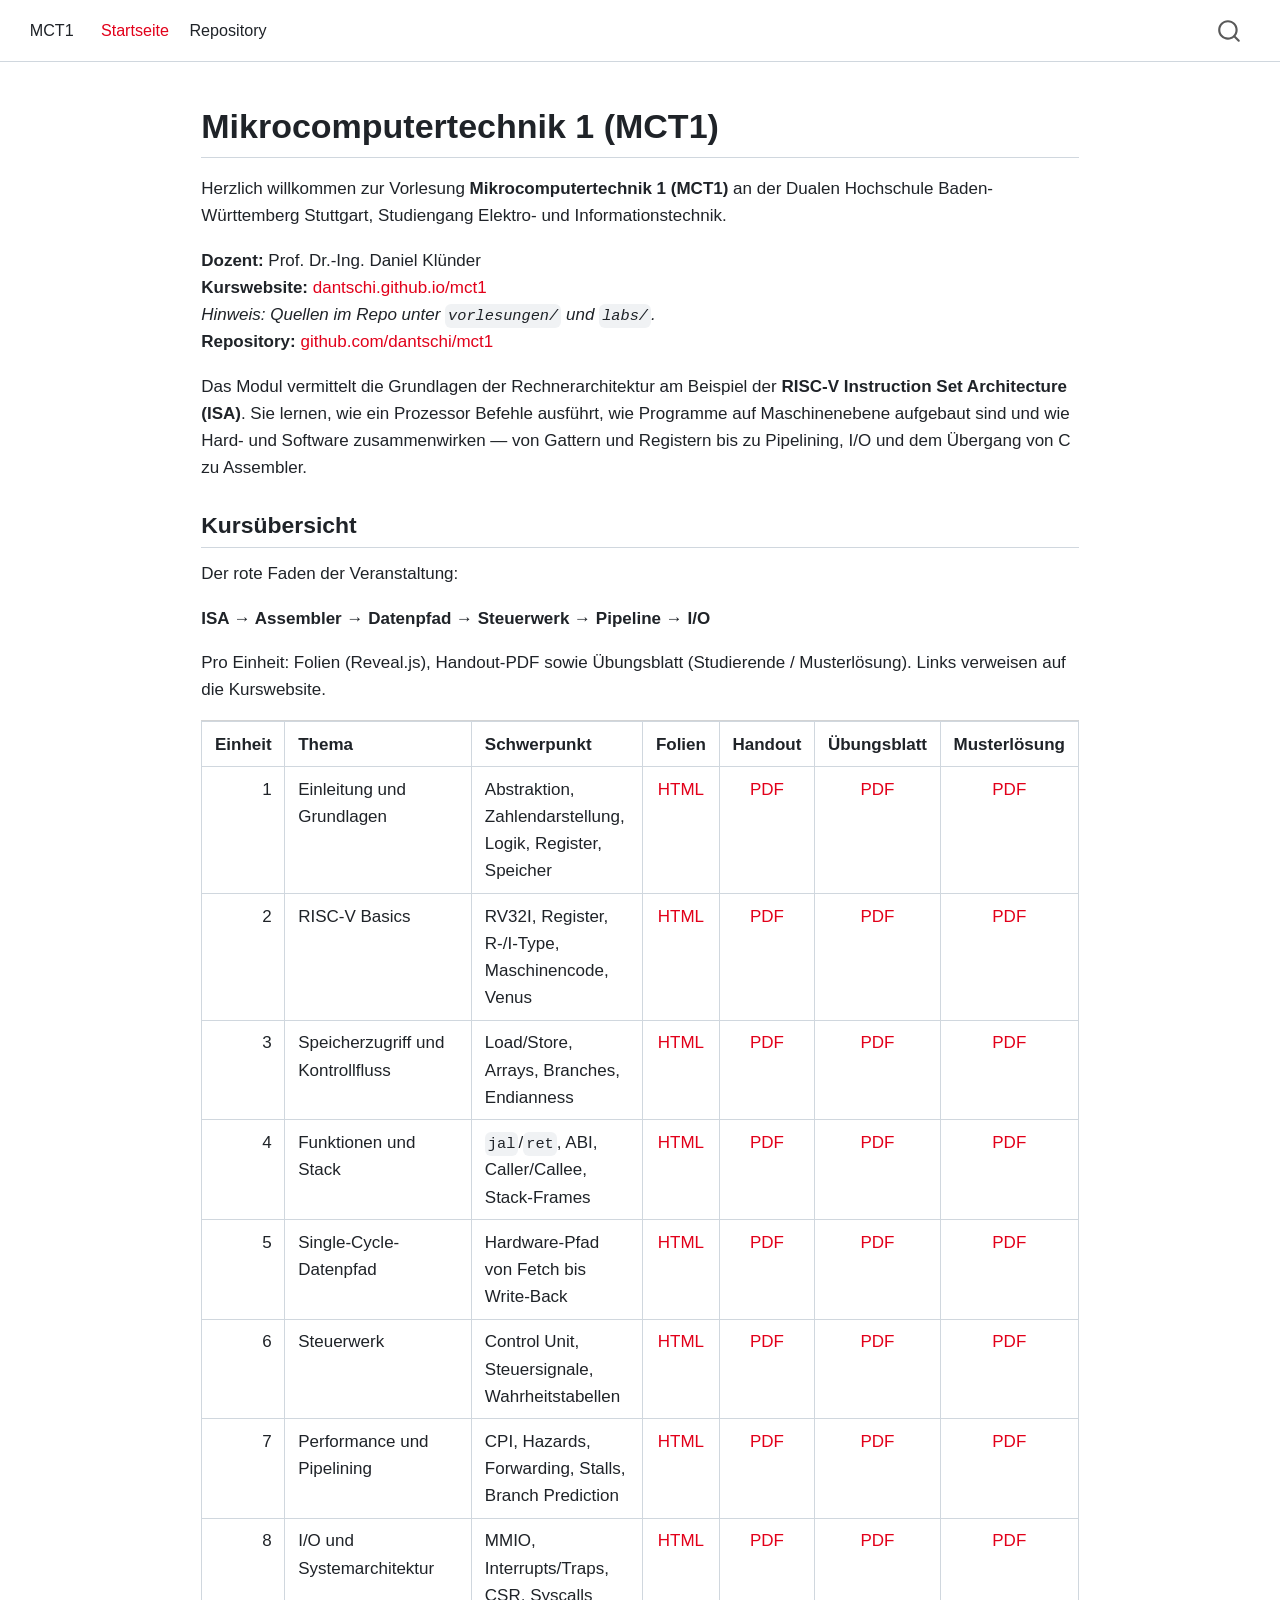
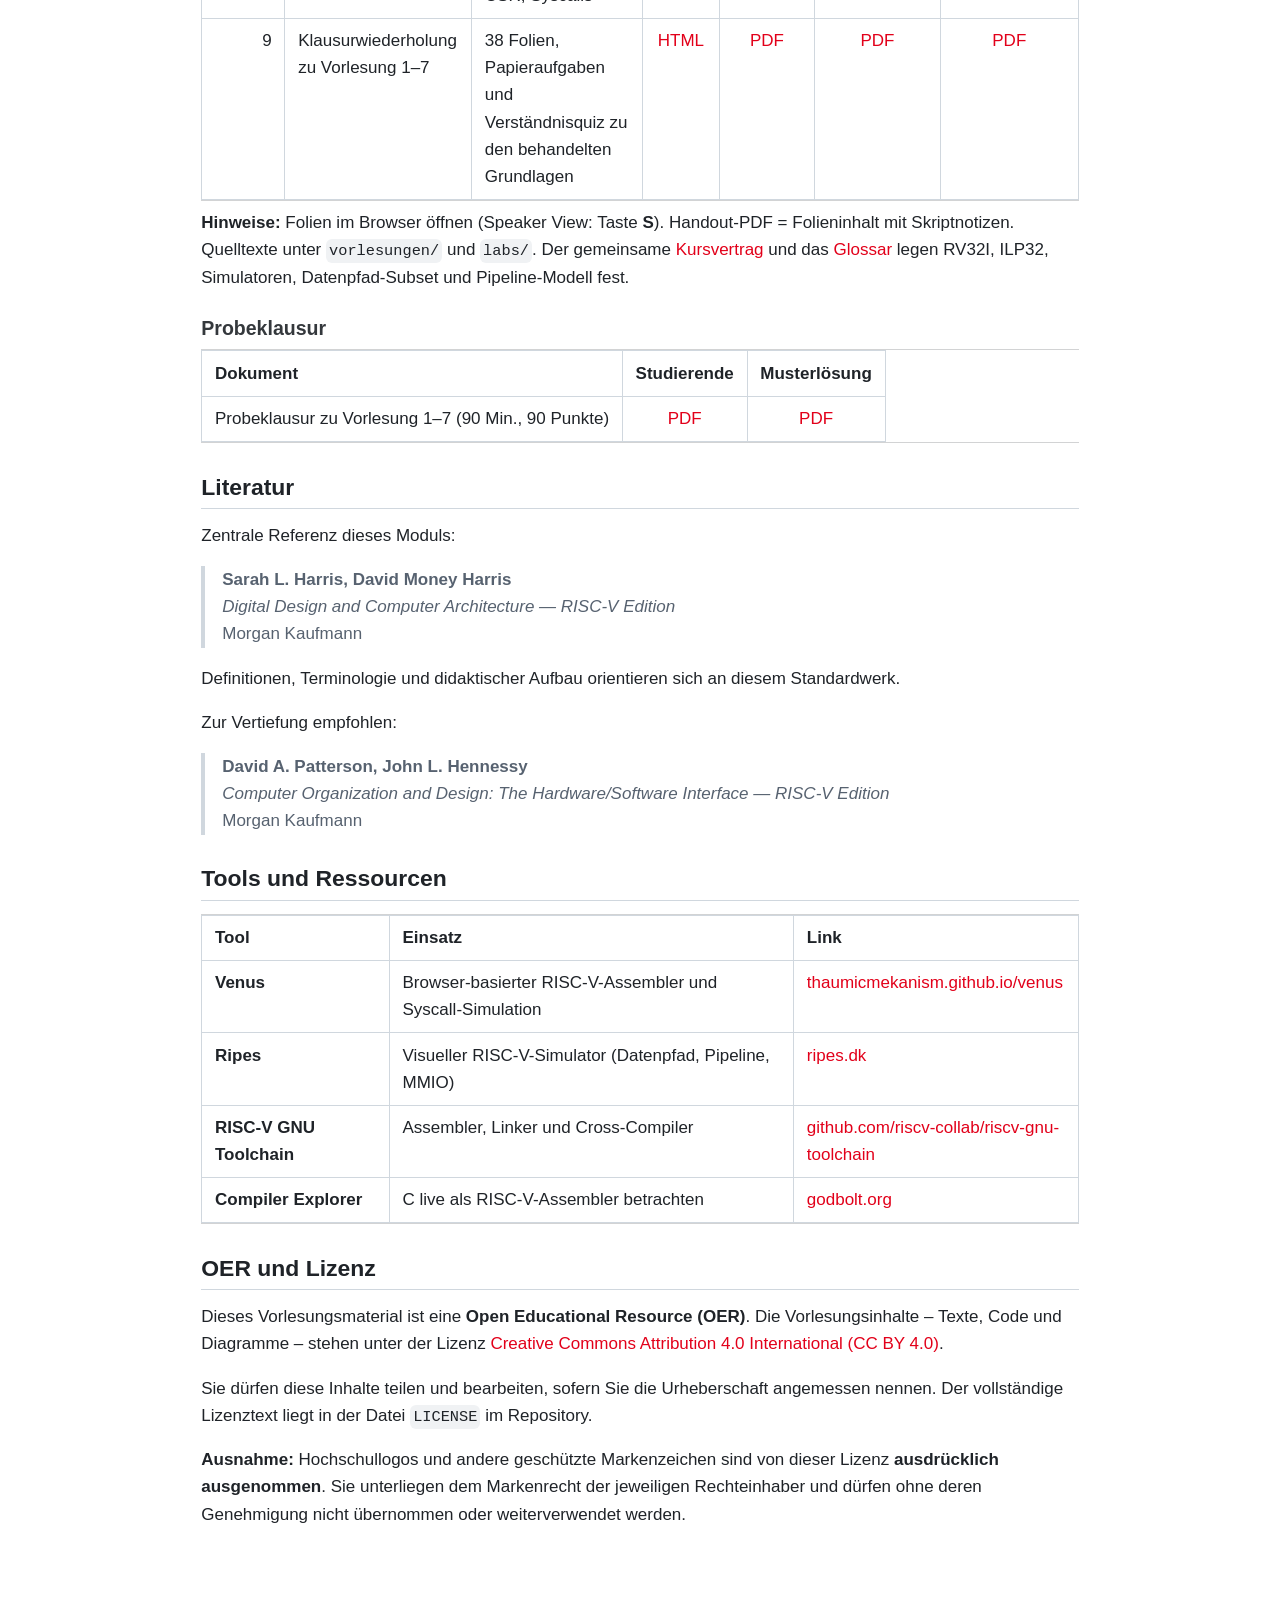
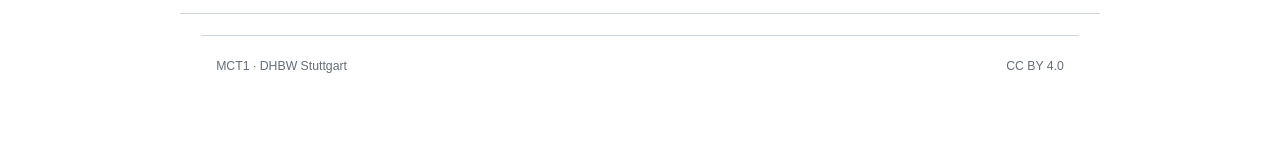
==== commit 766cb197: "Built site for gh-pages" ====
--- a/index.html
+++ b/index.html
@@ -247,7 +247,7 @@
 </thead>
 <tbody>
 <tr class="odd">
-<td>Probeklausur (90 Min., 90 Punkte)</td>
+<td>Probeklausur zu Vorlesung 1–7 (90 Min., 90 Punkte)</td>
 <td style="text-align: center;"><a href="https://dantschi.github.io/mct1/labs/probeklausur.pdf">PDF</a></td>
 <td style="text-align: center;"><a href="https://dantschi.github.io/mct1/labs/probeklausur-musterloesung.pdf">PDF</a></td>
 </tr>
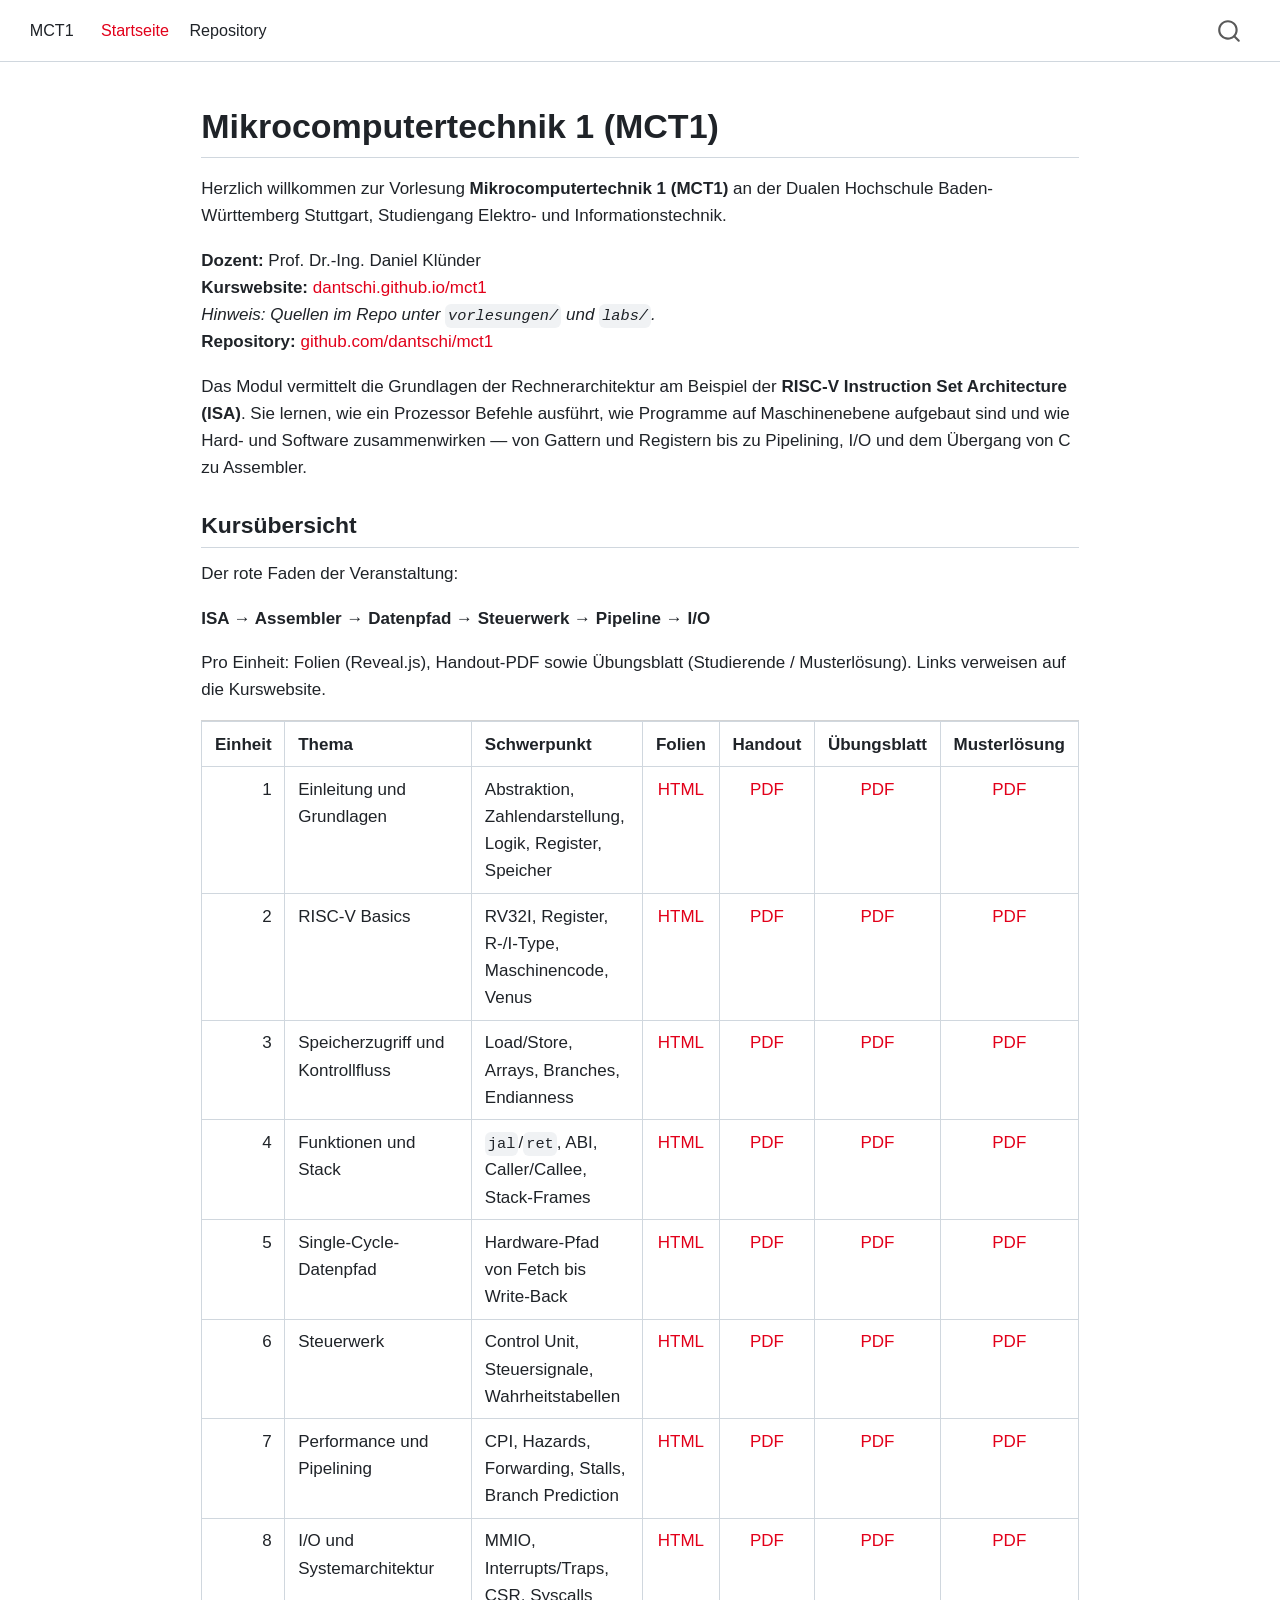
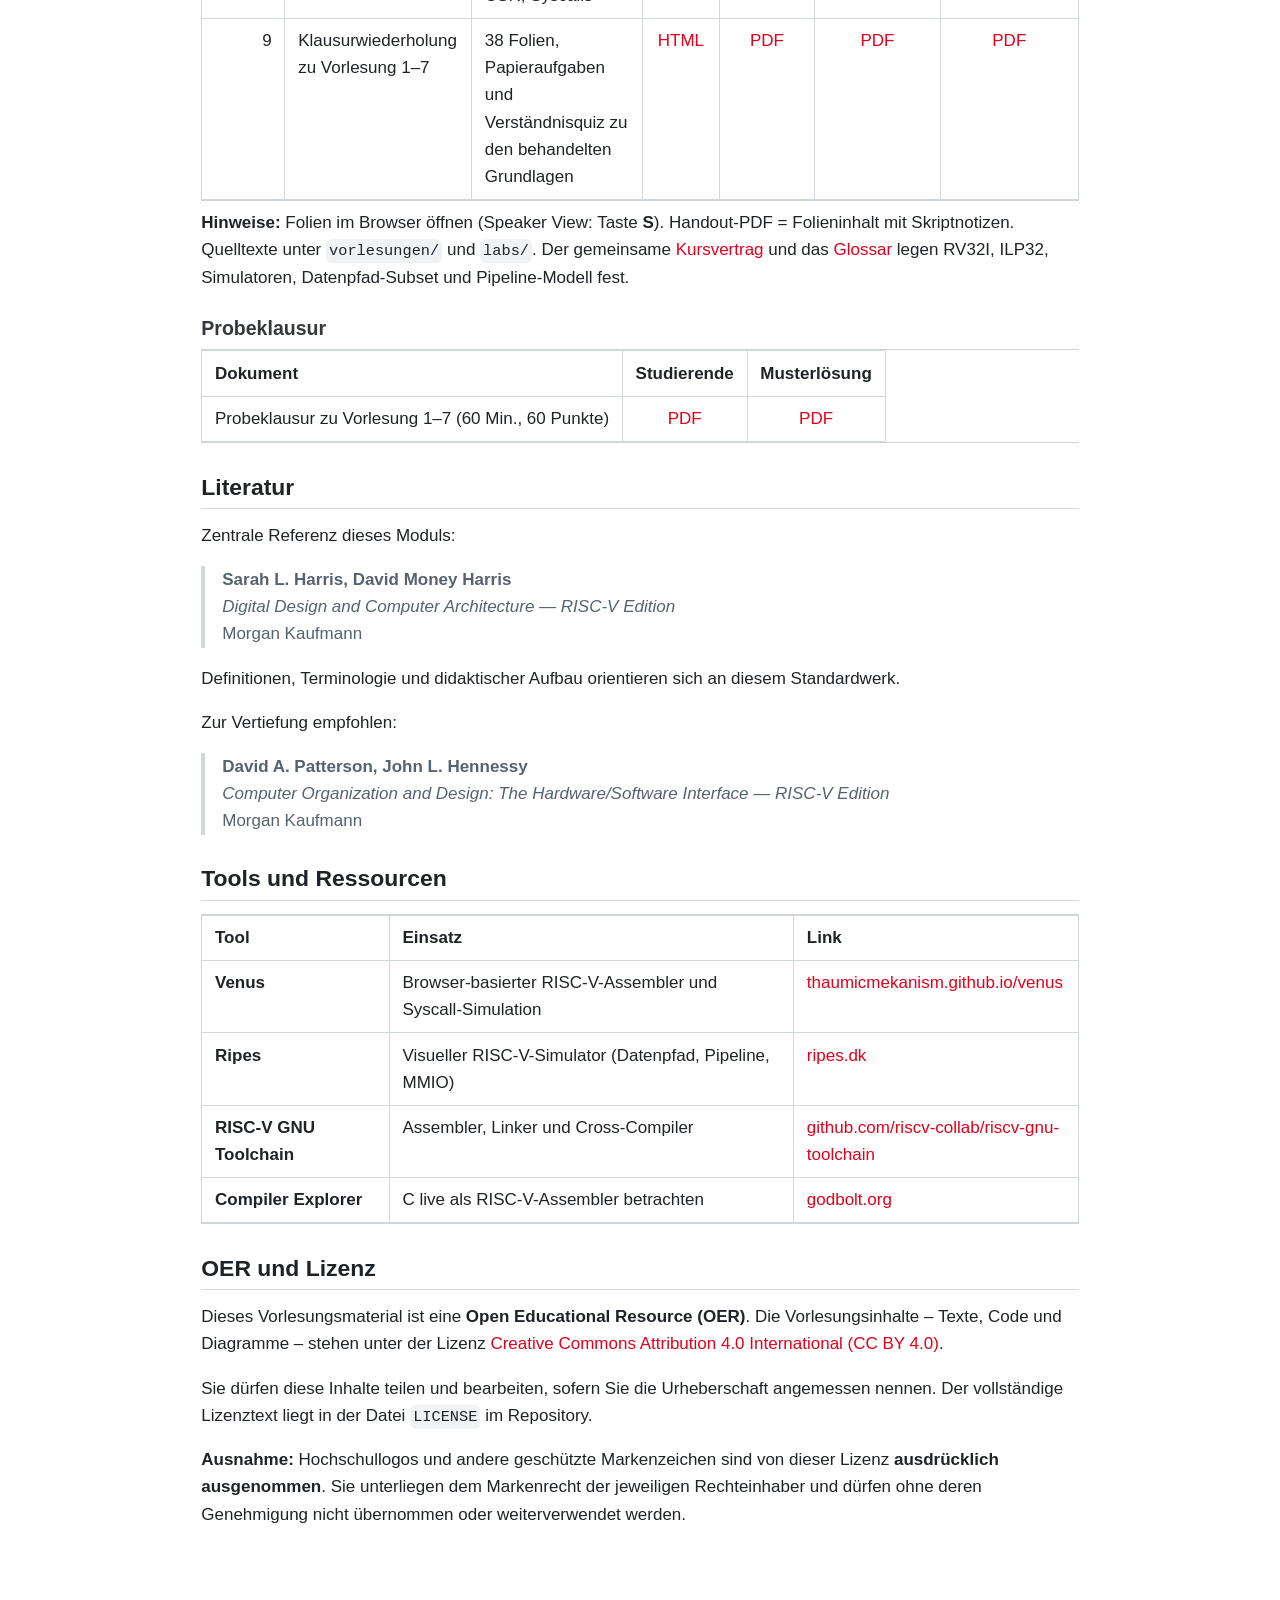
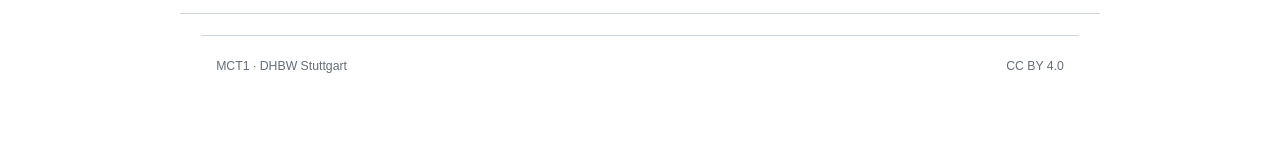
==== commit cd8d1cba: "Built site for gh-pages" ====
--- a/index.html
+++ b/index.html
@@ -247,7 +247,7 @@
 </thead>
 <tbody>
 <tr class="odd">
-<td>Probeklausur zu Vorlesung 1–7 (90 Min., 90 Punkte)</td>
+<td>Probeklausur zu Vorlesung 1–7 (60 Min., 60 Punkte)</td>
 <td style="text-align: center;"><a href="https://dantschi.github.io/mct1/labs/probeklausur.pdf">PDF</a></td>
 <td style="text-align: center;"><a href="https://dantschi.github.io/mct1/labs/probeklausur-musterloesung.pdf">PDF</a></td>
 </tr>
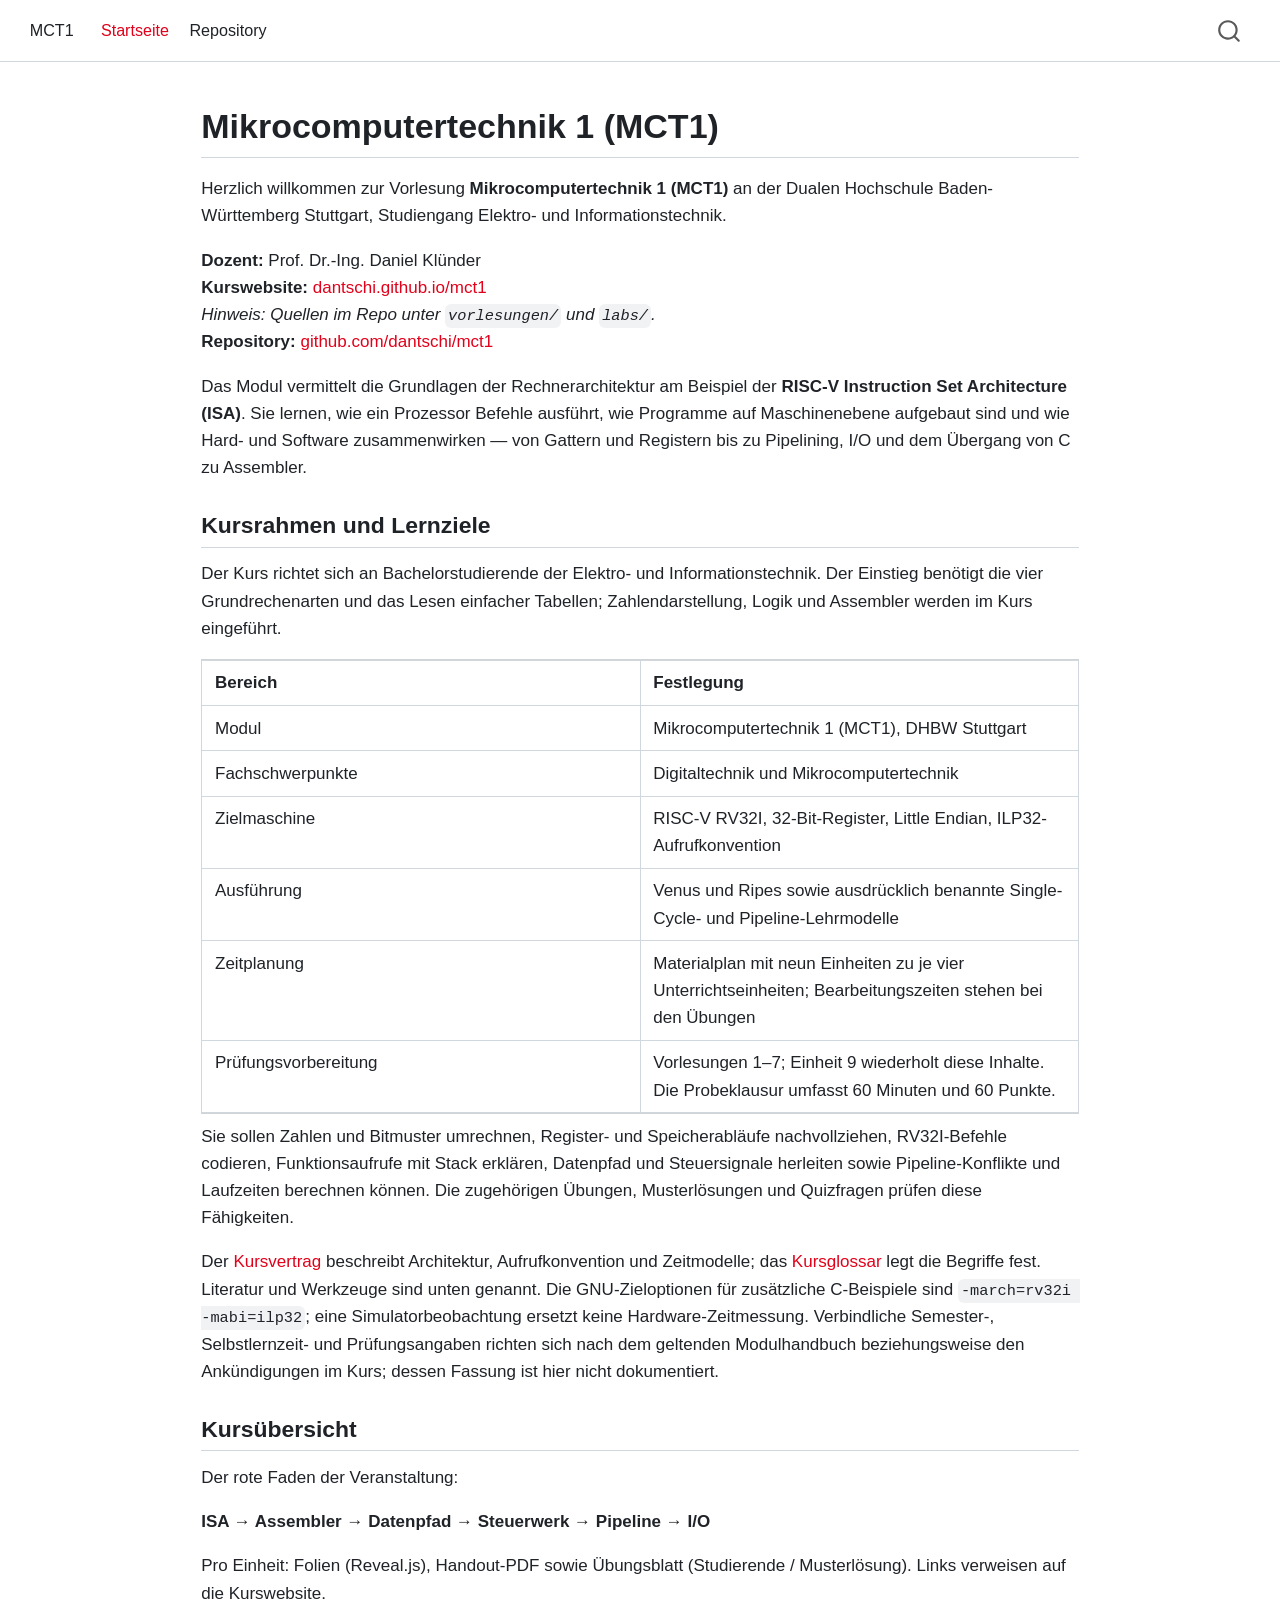
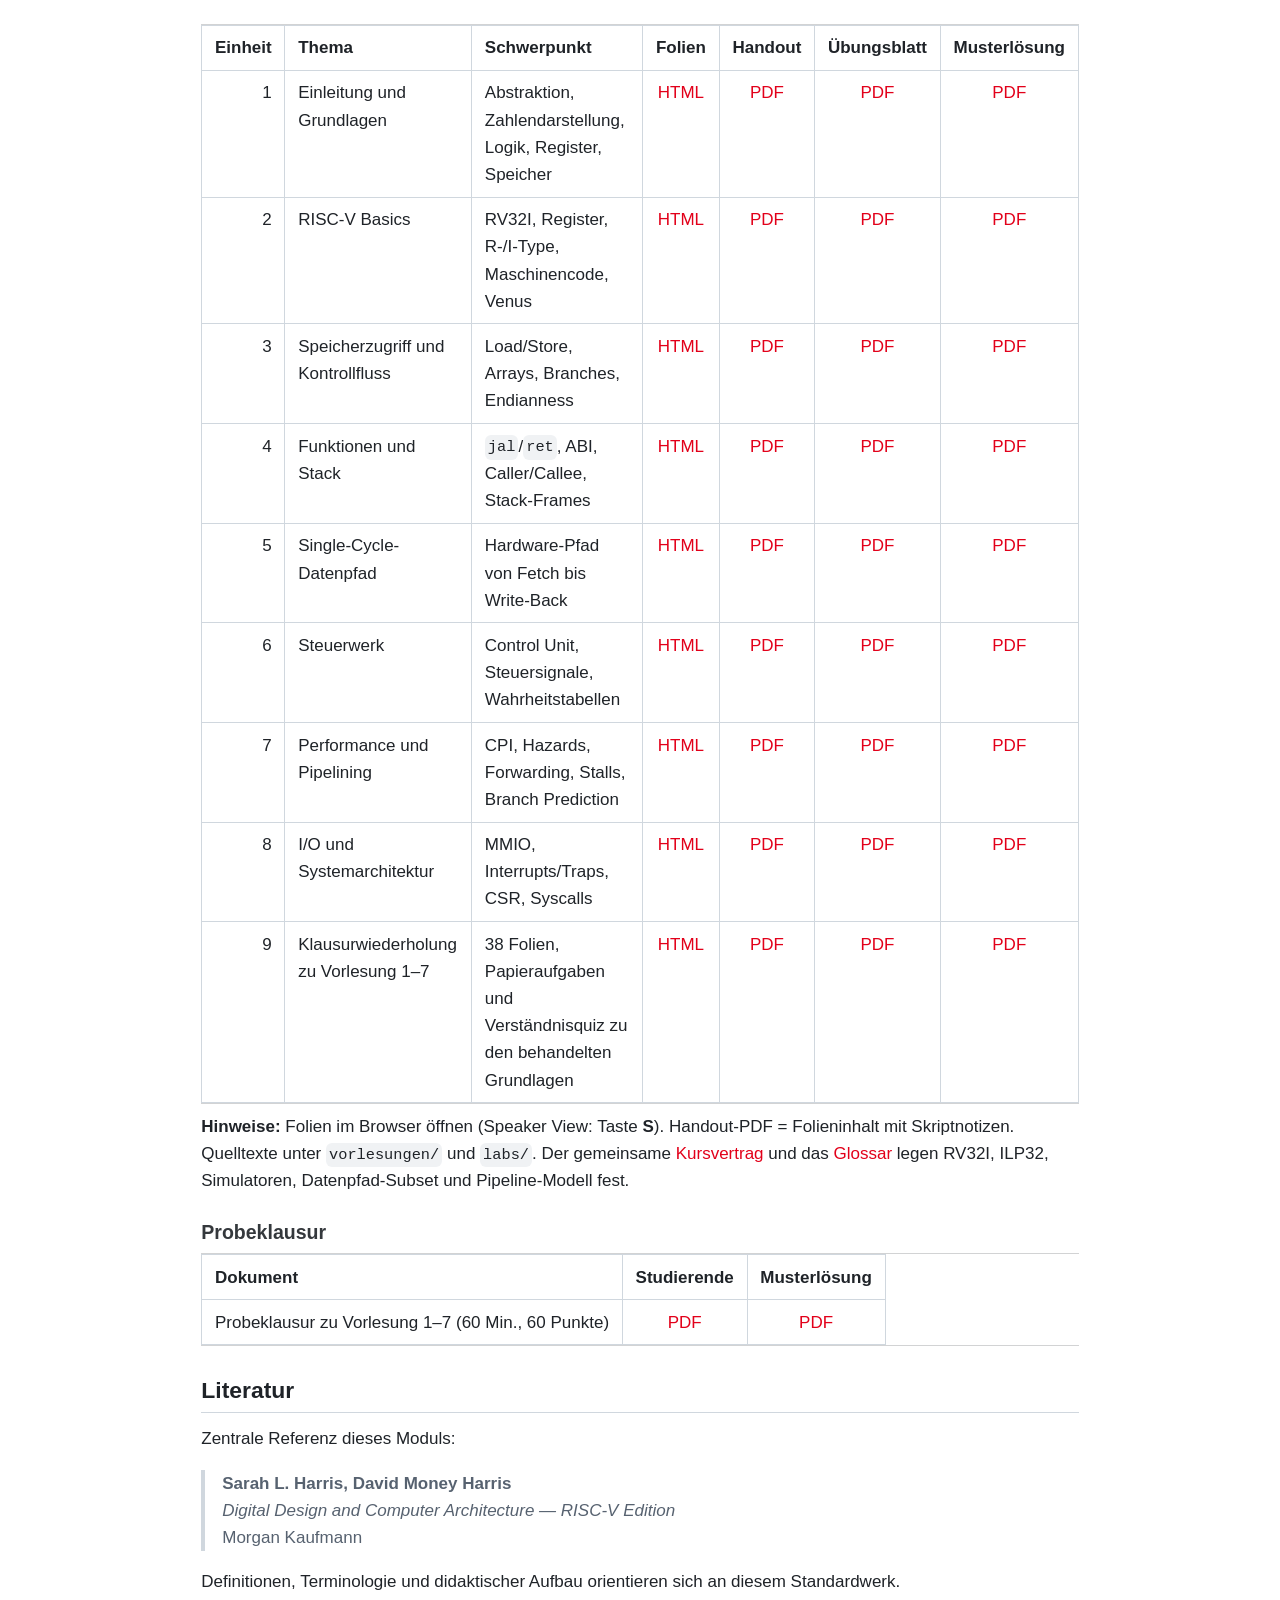
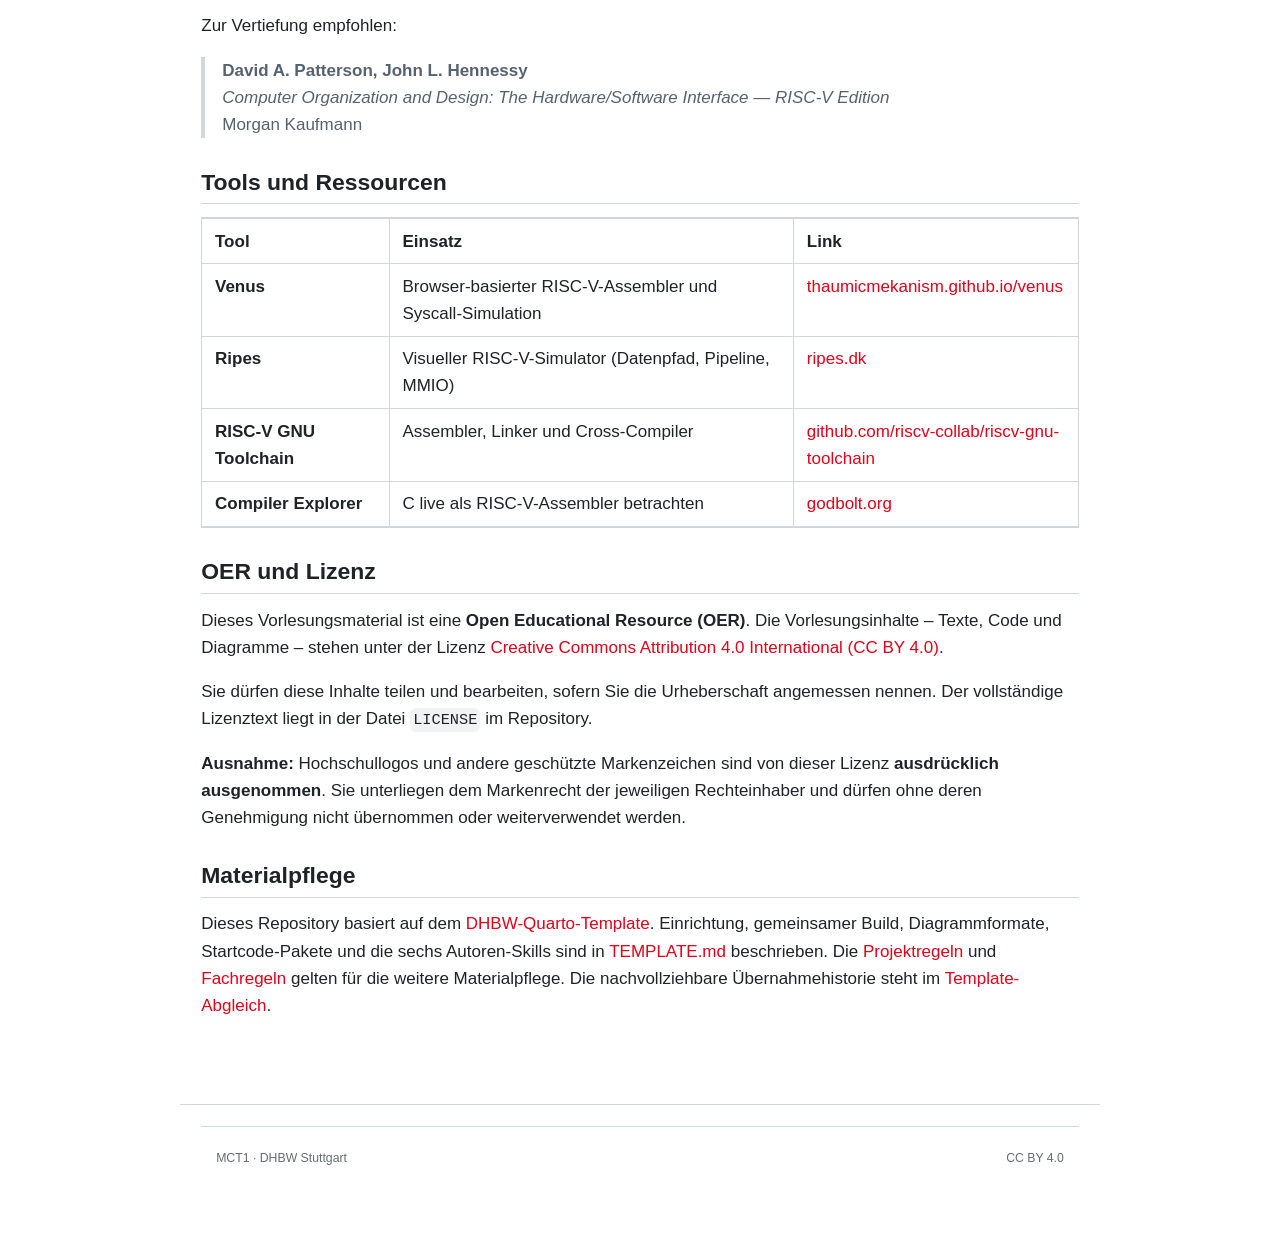
==== commit d4bf9028: "Built site for gh-pages" ====
--- a/index.html
+++ b/index.html
@@ -47,7 +47,7 @@
 <link href="site_libs/quarto-html/quarto-syntax-highlighting-63b5708e65d6cd79cd7618c58d0c21e7.css" rel="stylesheet" id="quarto-text-highlighting-styles">
 <script src="site_libs/bootstrap/bootstrap.min.js"></script>
 <link href="site_libs/bootstrap/bootstrap-icons.css" rel="stylesheet">
-<link href="site_libs/bootstrap/bootstrap-87baed1f88300423bf66c27174455ffb.min.css" rel="stylesheet" append-hash="true" id="quarto-bootstrap" data-mode="light">
+<link href="site_libs/bootstrap/bootstrap-bfeb43f7357e78ff91136a2dca9fb023.min.css" rel="stylesheet" append-hash="true" id="quarto-bootstrap" data-mode="light">
 <script id="quarto-search-options" type="application/json">{
   "location": "navbar",
   "copy-button": false,
@@ -133,6 +133,50 @@
 <em>Hinweis: Quellen im Repo unter <a href="vorlesungen/"><code>vorlesungen/</code></a> und <a href="labs/"><code>labs/</code></a>.</em><br>
 <strong>Repository:</strong> <a href="https://github.com/dantschi/mct1">github.com/dantschi/mct1</a></p>
 <p>Das Modul vermittelt die Grundlagen der Rechnerarchitektur am Beispiel der <strong>RISC-V Instruction Set Architecture (ISA)</strong>. Sie lernen, wie ein Prozessor Befehle ausführt, wie Programme auf Maschinenebene aufgebaut sind und wie Hard- und Software zusammenwirken — von Gattern und Registern bis zu Pipelining, I/O und dem Übergang von C zu Assembler.</p>
+<section id="kursrahmen-und-lernziele" class="level2">
+<h2 class="anchored" data-anchor-id="kursrahmen-und-lernziele">Kursrahmen und Lernziele</h2>
+<p>Der Kurs richtet sich an Bachelorstudierende der Elektro- und Informationstechnik. Der Einstieg benötigt die vier Grundrechenarten und das Lesen einfacher Tabellen; Zahlendarstellung, Logik und Assembler werden im Kurs eingeführt.</p>
+<table class="caption-top table">
+<colgroup>
+<col style="width: 50%">
+<col style="width: 50%">
+</colgroup>
+<thead>
+<tr class="header">
+<th>Bereich</th>
+<th>Festlegung</th>
+</tr>
+</thead>
+<tbody>
+<tr class="odd">
+<td>Modul</td>
+<td>Mikrocomputertechnik 1 (MCT1), DHBW Stuttgart</td>
+</tr>
+<tr class="even">
+<td>Fachschwerpunkte</td>
+<td>Digitaltechnik und Mikrocomputertechnik</td>
+</tr>
+<tr class="odd">
+<td>Zielmaschine</td>
+<td>RISC-V RV32I, 32-Bit-Register, Little Endian, ILP32-Aufrufkonvention</td>
+</tr>
+<tr class="even">
+<td>Ausführung</td>
+<td>Venus und Ripes sowie ausdrücklich benannte Single-Cycle- und Pipeline-Lehrmodelle</td>
+</tr>
+<tr class="odd">
+<td>Zeitplanung</td>
+<td>Materialplan mit neun Einheiten zu je vier Unterrichtseinheiten; Bearbeitungszeiten stehen bei den Übungen</td>
+</tr>
+<tr class="even">
+<td>Prüfungsvorbereitung</td>
+<td>Vorlesungen 1–7; Einheit 9 wiederholt diese Inhalte. Die Probeklausur umfasst 60 Minuten und 60 Punkte.</td>
+</tr>
+</tbody>
+</table>
+<p>Sie sollen Zahlen und Bitmuster umrechnen, Register- und Speicherabläufe nachvollziehen, RV32I-Befehle codieren, Funktionsaufrufe mit Stack erklären, Datenpfad und Steuersignale herleiten sowie Pipeline-Konflikte und Laufzeiten berechnen können. Die zugehörigen Übungen, Musterlösungen und Quizfragen prüfen diese Fähigkeiten.</p>
+<p>Der <a href="referenz/kursvertrag.md">Kursvertrag</a> beschreibt Architektur, Aufrufkonvention und Zeitmodelle; das <a href="GLOSSAR.md">Kursglossar</a> legt die Begriffe fest. Literatur und Werkzeuge sind unten genannt. Die GNU-Zieloptionen für zusätzliche C-Beispiele sind <code>-march=rv32i -mabi=ilp32</code>; eine Simulatorbeobachtung ersetzt keine Hardware-Zeitmessung. Verbindliche Semester-, Selbstlernzeit- und Prüfungsangaben richten sich nach dem geltenden Modulhandbuch beziehungsweise den Ankündigungen im Kurs; dessen Fassung ist hier nicht dokumentiert.</p>
+</section>
 <section id="kursübersicht" class="level2">
 <h2 class="anchored" data-anchor-id="kursübersicht">Kursübersicht</h2>
 <p>Der rote Faden der Veranstaltung:</p>
@@ -234,7 +278,7 @@
 </tr>
 </tbody>
 </table>
-<p><strong>Hinweise:</strong> Folien im Browser öffnen (Speaker View: Taste <strong>S</strong>). Handout-PDF = Folieninhalt mit Skriptnotizen. Quelltexte unter <a href="vorlesungen/"><code>vorlesungen/</code></a> und <a href="labs/"><code>labs/</code></a>. Der gemeinsame <a href="referenz/kursvertrag.md">Kursvertrag</a> und das <a href="referenz/glossar.md">Glossar</a> legen RV32I, ILP32, Simulatoren, Datenpfad-Subset und Pipeline-Modell fest.</p>
+<p><strong>Hinweise:</strong> Folien im Browser öffnen (Speaker View: Taste <strong>S</strong>). Handout-PDF = Folieninhalt mit Skriptnotizen. Quelltexte unter <a href="vorlesungen/"><code>vorlesungen/</code></a> und <a href="labs/"><code>labs/</code></a>. Der gemeinsame <a href="referenz/kursvertrag.md">Kursvertrag</a> und das <a href="GLOSSAR.md">Glossar</a> legen RV32I, ILP32, Simulatoren, Datenpfad-Subset und Pipeline-Modell fest.</p>
 <section id="probeklausur" class="level3">
 <h3 class="anchored" data-anchor-id="probeklausur">Probeklausur</h3>
 <table class="caption-top table">
@@ -310,6 +354,10 @@
 <p>Dieses Vorlesungsmaterial ist eine <strong>Open Educational Resource (OER)</strong>. Die Vorlesungsinhalte – Texte, Code und Diagramme – stehen unter der Lizenz <strong><a href="https://creativecommons.org/licenses/by/4.0/">Creative Commons Attribution 4.0 International (CC BY 4.0)</a></strong>.</p>
 <p>Sie dürfen diese Inhalte teilen und bearbeiten, sofern Sie die Urheberschaft angemessen nennen. Der vollständige Lizenztext liegt in der Datei <a href="LICENSE"><code>LICENSE</code></a> im Repository.</p>
 <p><strong>Ausnahme:</strong> Hochschullogos und andere geschützte Markenzeichen sind von dieser Lizenz <strong>ausdrücklich ausgenommen</strong>. Sie unterliegen dem Markenrecht der jeweiligen Rechteinhaber und dürfen ohne deren Genehmigung nicht übernommen oder weiterverwendet werden.</p>
+</section>
+<section id="materialpflege" class="level2">
+<h2 class="anchored" data-anchor-id="materialpflege">Materialpflege</h2>
+<p>Dieses Repository basiert auf dem <a href="https://github.com/dantschi/dhbw-quarto-template">DHBW-Quarto-Template</a>. Einrichtung, gemeinsamer Build, Diagrammformate, Startcode-Pakete und die sechs Autoren-Skills sind in <a href="TEMPLATE.md">TEMPLATE.md</a> beschrieben. Die <a href="AGENTS.md">Projektregeln</a> und <a href="FACHREGELN.md">Fachregeln</a> gelten für die weitere Materialpflege. Die nachvollziehbare Übernahmehistorie steht im <a href="referenz/template-abgleich.md">Template-Abgleich</a>.</p>
 
 
 </section>
